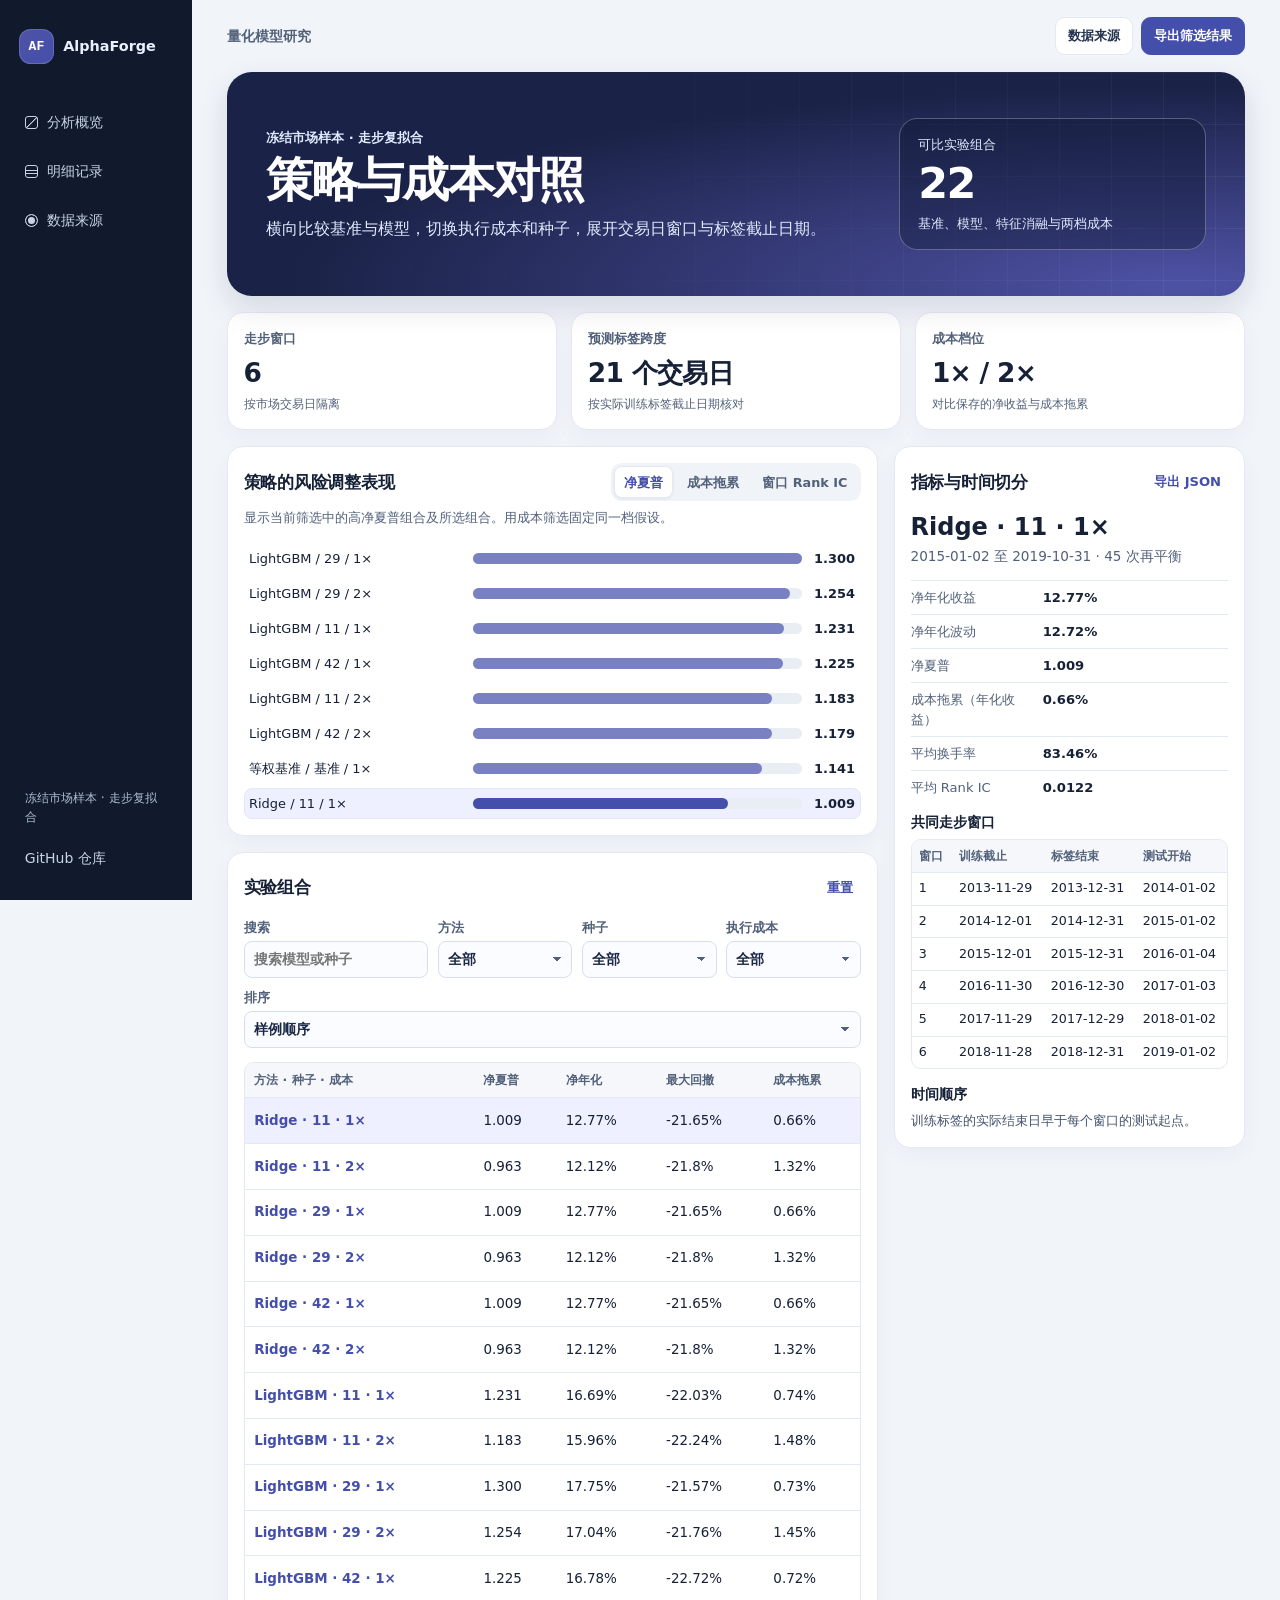
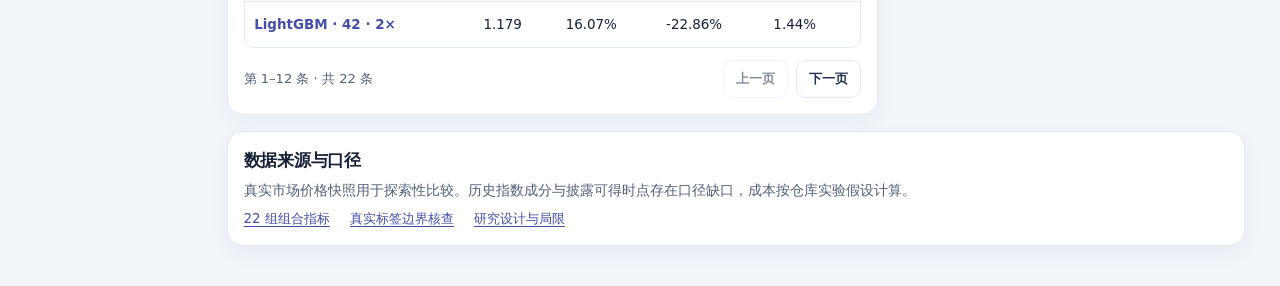
==== docs/workbench/index.html @ 82782676 "Add a model and execution-cost comparison workbench" ====
<!doctype html>
<html lang="zh-CN">
<head>
  <meta charset="utf-8">
  <meta name="viewport" content="width=device-width, initial-scale=1">
  <meta name="color-scheme" content="light">
  <title>工作台</title>
  <link rel="stylesheet" href="workbench.css">
  <script defer src="data.js"></script>
  <script defer src="workbench.js"></script>
</head>
<body>
  <a class="skip" href="#main">跳转至内容</a>
  <aside class="rail">
    <a class="brand" href="#main">
      <span class="brand-mark" aria-hidden="true" id="brand-mark"></span>
      <span id="brand"></span>
    </a>
    <nav aria-label="工作台导航">
      <a href="#overview"><span class="nav-icon overview-icon" aria-hidden="true"></span>分析概览</a>
      <a href="#records"><span class="nav-icon records-icon" aria-hidden="true"></span>明细记录</a>
      <a href="#sources"><span class="nav-icon sources-icon" aria-hidden="true"></span>数据来源</a>
    </nav>
    <div class="rail-bottom">
      <span id="data-kind"></span>
      <a id="repository" href="#">GitHub 仓库</a>
    </div>
  </aside>

  <main id="main" tabindex="-1">
    <header class="toolbar">
      <span id="toolbar-label"></span>
      <div class="toolbar-actions">
        <a class="button" href="#sources">数据来源</a>
        <button class="button primary" id="export" type="button" disabled>导出筛选结果</button>
      </div>
    </header>

    <section class="hero" id="overview" aria-labelledby="title">
      <div>
        <p class="hero-kicker" id="hero-kicker"></p>
        <h1 id="title"></h1>
        <p class="hero-description" id="description"></p>
      </div>
      <div class="hero-stat">
        <span id="hero-stat-label"></span>
        <strong id="hero-stat-value"></strong>
        <small id="hero-stat-note"></small>
      </div>
    </section>

    <dl class="metrics" id="metrics" aria-label="样例概要"></dl>

    <noscript><p class="notice">请启用 JavaScript 以查看工作台。</p></noscript>
    <p class="notice" id="startup-error" role="alert" hidden>样例未能加载。请确认工作台文件在同一目录下。</p>

    <div class="workspace" id="workspace" hidden>
      <div class="workspace-main">
        <section class="panel chart-panel" aria-labelledby="chart-heading">
          <div class="panel-heading">
            <h2 id="chart-heading"></h2>
            <div class="views" id="views" role="group" aria-label="图表视图"></div>
          </div>
          <p class="panel-copy" id="chart-caption"></p>
          <div id="chart"></div>
        </section>

        <section class="panel" id="records" aria-labelledby="records-heading">
          <div class="panel-heading">
            <h2 id="records-heading"></h2>
            <button class="text-button" id="reset" type="button">重置</button>
          </div>
          <div id="filters" class="filters"></div>
          <div class="table-wrap" tabindex="0" role="region" aria-label="筛选记录">
            <table>
              <thead><tr id="columns"></tr></thead>
              <tbody id="rows"></tbody>
            </table>
          </div>
          <p id="empty" class="empty" hidden>没有符合条件的记录。调整筛选条件或重置后重试。</p>
          <footer class="pagination">
            <span id="count" role="status" aria-live="polite"></span>
            <div class="page-buttons">
              <button class="button" id="previous" type="button">上一页</button>
              <button class="button" id="next" type="button">下一页</button>
            </div>
          </footer>
        </section>
      </div>

      <section class="panel detail" id="detail" aria-labelledby="detail-heading" tabindex="-1">
        <div class="panel-heading">
          <h2 id="detail-heading"></h2>
          <button class="text-button" id="download-record" type="button" disabled>导出 JSON</button>
        </div>
        <div id="record-detail"></div>
      </section>
    </div>

    <footer class="panel source-panel" id="sources" aria-labelledby="sources-heading">
      <h2 id="sources-heading">数据来源与口径</h2>
      <p id="source-note"></p>
      <ul id="source-list"></ul>
    </footer>
  </main>
</body>
</html>
---- docs/workbench/workbench.css ----
:root {
  color-scheme: light;
  font: 16px/1.5 "Inter", "PingFang SC", "Microsoft YaHei", system-ui, sans-serif;
  color: #162137;
  background: #f1f4f9;
  --muted: #52617a;
  --line: #e3e9f2;
  --accent: #3155b4;
  --accent-soft: #edf2ff;
  --hero-base: #152343;
  --hero-glow: #355aa6;
  --shadow: 0 8px 22px #17274709;
}

*, *::before, *::after { box-sizing: border-box; }
body { margin: 0; }
[hidden] { display: none !important; }
h1, h2, h3, h4, p, dl, dd, ul { margin: 0; }
button, input, select { font: inherit; }
button, a { -webkit-tap-highlight-color: transparent; }
button { cursor: pointer; }
a { color: var(--accent); text-underline-offset: .2em; }
button:disabled { cursor: default; opacity: .55; }
:focus-visible { outline: 3px solid var(--accent); outline-offset: 3px; }
section, footer, main { scroll-margin-top: 1rem; }
.skip {
  position: fixed;
  z-index: 3;
  inset: .75rem auto auto 1rem;
  padding: .65rem 1rem;
  transform: translateY(-160%);
  border-radius: .5rem;
  background: white;
}
.skip:focus { transform: none; }

.rail {
  position: fixed;
  inset: 0 auto 0 0;
  display: flex;
  flex-direction: column;
  width: 12rem;
  padding: 1.75rem .9rem 1.25rem;
  background: #101a2c;
  color: #eaf0ff;
}
.rail a { color: inherit; text-decoration: none; }
.rail :focus-visible { outline-color: #d6e4ff; }
.brand {
  display: flex;
  align-items: center;
  gap: .6rem;
  min-height: 2.3rem;
  padding: 0 .3rem;
  font-size: .9rem;
  font-weight: 760;
  overflow-wrap: normal;
}
.brand-mark {
  display: grid;
  place-items: center;
  flex: 0 0 2.15rem;
  height: 2.15rem;
  border: 1px solid #ffffff25;
  border-radius: .72rem;
  background: linear-gradient(145deg, var(--hero-glow), var(--accent));
  color: white;
  font: 700 .82rem/1 ui-monospace, monospace;
}
.rail nav { display: grid; gap: .35rem; margin-top: 2.25rem; }
.rail nav a, .rail-bottom a {
  padding: .7rem .65rem;
  border-radius: .65rem;
  color: #c8d3e7;
  font-size: .875rem;
}
.rail nav a { display: flex; align-items: center; gap: .6rem; }
.rail nav a:hover, .rail-bottom a:hover { background: #263651; color: #fff; }
.nav-icon {
  flex: 0 0 13px;
  height: 13px;
  border: 1.5px solid currentColor;
  border-radius: 3px;
}
.overview-icon { background: linear-gradient(135deg, transparent 46%, currentColor 47% 54%, transparent 55%); }
.records-icon { background: linear-gradient(transparent 35%, currentColor 36% 46%, transparent 47% 65%, currentColor 66% 76%, transparent 77%); }
.sources-icon { border-radius: 50%; box-shadow: inset 0 0 0 2px #101a2c; background: currentColor; }
.rail-bottom { display: grid; margin-top: auto; }
.rail-bottom span { padding: .65rem; color: #aebdd6; font-size: .78rem; }

main { margin-left: 12rem; padding: 0 clamp(1rem, 2.7vw, 2.7rem) 2.5rem; }
.toolbar {
  display: flex;
  align-items: center;
  justify-content: space-between;
  gap: .65rem;
  min-height: 4.5rem;
  color: var(--muted);
  font-size: .875rem;
  font-weight: 700;
}
.toolbar-actions, .page-buttons { display: flex; flex-wrap: wrap; gap: .5rem; }
.button, .text-button {
  display: inline-flex;
  align-items: center;
  justify-content: center;
  min-height: 2.35rem;
  padding: .4rem .75rem;
  border: 1px solid var(--line);
  border-radius: .6rem;
  background: white;
  color: #24334e;
  font-size: .82rem;
  font-weight: 700;
  text-decoration: none;
}
.button:hover:not(:disabled) { border-color: var(--accent); color: var(--accent); }
.button.primary { border-color: var(--accent); color: white; background: var(--accent); }
.button.primary:hover:not(:disabled) { color: white; filter: brightness(.9); }
.text-button { border-color: transparent; color: var(--accent); background: transparent; padding-inline: .4rem; }
.text-button:hover:not(:disabled) { background: var(--accent-soft); }

.hero {
  position: relative;
  isolation: isolate;
  display: grid;
  grid-template-columns: minmax(0, 1.5fr) minmax(11rem, .76fr);
  align-items: center;
  gap: 1.7rem;
  min-height: 14rem;
  overflow: hidden;
  padding: clamp(1.4rem, 3.1vw, 3.05rem);
  border-radius: 1.55rem;
  background: radial-gradient(ellipse at 94% 95%, var(--hero-glow), transparent 66%), var(--hero-base);
  color: #fff;
  box-shadow: 0 12px 30px #15234322;
}
.hero::before {
  position: absolute;
  z-index: -1;
  inset: 0;
  background: repeating-linear-gradient(90deg, #ffffff0e 0 1px, transparent 1px 3.25rem),
    repeating-linear-gradient(#ffffff0e 0 1px, transparent 1px 3.25rem);
  mask-image: linear-gradient(95deg, transparent 32%, #000 100%);
  content: "";
}
.hero-kicker { color: #deebff; font-size: .82rem; font-weight: 700; }
.hero h1 { margin: .38rem 0 .65rem; font-size: clamp(1.9rem, 3.65vw, 3.25rem); line-height: 1.13; letter-spacing: -.035em; }
.hero-description { max-width: 38rem; color: #e1eaff; font-size: .98rem; }
.hero-stat {
  display: grid;
  gap: .32rem;
  padding: 1rem 1.15rem;
  border: 1px solid #ffffff46;
  border-radius: 1.15rem;
  background: #07132657;
}
.hero-stat span { font-size: .82rem; color: #e0eaff; }
.hero-stat strong { font-size: clamp(1.55rem, 3.35vw, 2.8rem); letter-spacing: -.04em; line-height: 1.15; overflow-wrap: anywhere; }
.hero-stat small { font-size: .82rem; color: #e0eaff; }
.metrics {
  display: grid;
  grid-template-columns: repeat(3, minmax(0, 1fr));
  gap: .85rem;
  margin: 1rem 0;
}
.metric, .panel {
  min-width: 0;
  padding: 1rem;
  border: 1px solid var(--line);
  border-radius: 1rem;
  background: white;
  box-shadow: var(--shadow);
}
.metric dt { color: var(--muted); font-size: .84rem; font-weight: 650; }
.metric dd { margin-top: .22rem; font-size: clamp(1rem, 2.3vw, 1.65rem); font-weight: 760; letter-spacing: -.025em; overflow-wrap: anywhere; }
.metric small { display: block; margin-top: .15rem; color: var(--muted); font-size: .78rem; font-weight: 400; letter-spacing: normal; }
.workspace { display: grid; grid-template-columns: minmax(0, 1.85fr) minmax(15rem, 1fr); align-items: start; gap: 1rem; }
.workspace-main { display: grid; min-width: 0; gap: 1rem; }
.panel-heading { display: flex; align-items: center; justify-content: space-between; flex-wrap: wrap; gap: .5rem; }
.panel h2 { font-size: 1.05rem; font-weight: 760; letter-spacing: -.015em; }
.panel-copy { margin: .45rem 0 .9rem; color: var(--muted); font-size: .84rem; }
.views { display: flex; flex-wrap: wrap; gap: .2rem; padding: .18rem; border-radius: .65rem; background: #f0f3f8; }
.views button {
  min-height: 2rem;
  padding: .27rem .58rem;
  border: 1px solid transparent;
  border-radius: .48rem;
  background: transparent;
  color: var(--muted);
  font-size: .8rem;
  font-weight: 650;
}
.views button[aria-pressed="true"] { border-color: var(--line); background: white; color: var(--accent); box-shadow: 0 1px 3px #15234310; }
.views button:hover { color: var(--accent); }
.chart-bars { display: grid; gap: .24rem; }
.bar-row {
  display: grid;
  grid-template-columns: minmax(4.4rem, .75fr) minmax(3rem, 1.15fr) auto;
  align-items: center;
  gap: .55rem;
  min-height: 1.95rem;
  width: 100%;
  padding: .12rem .28rem;
  border: 1px solid transparent;
  border-radius: .5rem;
  background: transparent;
  color: inherit;
  text-align: left;
  font-size: .81rem;
}
button.bar-row:hover, .bar-row[aria-pressed="true"] { border-color: var(--line); background: var(--accent-soft); }
.bar-label { overflow-wrap: anywhere; }
.bar-track { position: relative; height: .65rem; border-radius: 1rem; background: #e9edf4; }
.bar-segment { position: absolute; inset-block: 0; border-radius: 1rem; background: var(--accent); }
.bar-row[aria-pressed="false"] .bar-segment { opacity: .68; }
.bar-marker { position: absolute; z-index: 1; top: -.13rem; width: 1px; height: .9rem; background: #172747; }
.bar-value { min-width: 4.9ch; text-align: right; font-variant-numeric: tabular-nums; font-weight: 690; }
.chart-note, .graph-key { margin-top: .6rem; color: var(--muted); font-size: .8rem; }
.graph { display: block; width: 100%; height: auto; border: 1px solid var(--line); border-radius: .75rem; background: #f7f9fd; }

.filters { display: flex; align-items: end; flex-wrap: wrap; gap: .6rem; margin: .7rem 0 .85rem; }
.field { display: grid; flex: 1 1 7.85rem; min-width: 0; gap: .22rem; color: var(--muted); font-size: .8rem; font-weight: 650; }
.field.search { flex-basis: 11rem; }
.field input, .field select {
  min-width: 0;
  width: 100%;
  min-height: 2.35rem;
  padding: .4rem .58rem;
  border: 1px solid #d7dfed;
  border-radius: .5rem;
  color: #192844;
  background-color: #fbfcff;
  font-size: .86rem;
}
.field select {
  appearance: none;
  padding-right: 1.75rem;
  background-image: linear-gradient(45deg, transparent 50%, #52617a 50%), linear-gradient(135deg, #52617a 50%, transparent 50%);
  background-position: calc(100% - .88rem) 50%, calc(100% - .62rem) 50%;
  background-size: .26rem .26rem;
  background-repeat: no-repeat;
}
.table-wrap { max-width: 100%; overflow-x: auto; border: 1px solid var(--line); border-radius: .6rem; }
table { width: 100%; border-collapse: collapse; font-size: .84rem; text-align: left; }
th, td { padding: .5rem .6rem; border-bottom: 1px solid var(--line); }
thead th { color: var(--muted); background: #f5f7fb; font-size: .78rem; font-weight: 700; white-space: nowrap; }
tbody tr:last-child > * { border-bottom: 0; }
tbody tr[data-selected="true"] { background: var(--accent-soft); }
td { font-variant-numeric: tabular-nums; }
.records-cell { white-space: nowrap; }
.record-button { min-height: 1.8rem; padding: 0; border: 0; background: transparent; color: var(--accent); font-weight: 740; white-space: nowrap; }
.record-button:hover { text-decoration: underline; text-underline-offset: .2em; }
.pagination { display: flex; justify-content: space-between; align-items: center; flex-wrap: wrap; gap: .55rem; margin-top: .75rem; }
.pagination > span { color: var(--muted); font-size: .82rem; }
.empty, .notice { padding: .75rem; color: var(--muted); }
.detail { overflow-wrap: anywhere; }
.record-heading { margin: .68rem 0 .25rem; font-size: clamp(1.1rem, 2vw, 1.5rem); font-weight: 760; line-height: 1.25; }
.record-caption { margin-bottom: .85rem; color: var(--muted); font-size: .85rem; }
.fact-list { display: grid; gap: .42rem; margin: .75rem 0; }
.fact-list > div { display: grid; grid-template-columns: minmax(4.25rem, .8fr) minmax(0, 1.2fr); gap: .52rem; padding-top: .42rem; border-top: 1px solid var(--line); font-size: .82rem; }
.fact-list dt { color: var(--muted); }
.fact-list dd { font-weight: 670; font-variant-numeric: tabular-nums; }
.record-section { margin-top: .92rem; }
.record-section h4, .record-section summary { margin-bottom: .34rem; font-size: .9rem; font-weight: 700; }
.record-section summary { color: var(--accent); cursor: pointer; }
.record-section p, .record-section li { color: #45536e; font-size: .84rem; }
.record-section ul { display: grid; gap: .38rem; padding-left: 1.1rem; }
.record-section table { font-size: .79rem; }
.record-section th, .record-section td { padding: .4rem .45rem; }
.source-panel { margin-top: 1rem; }
.source-panel p { margin-top: .45rem; color: var(--muted); font-size: .85rem; }
.source-panel ul { display: flex; flex-wrap: wrap; gap: .45rem 1.25rem; padding: 0; margin-top: .55rem; list-style: none; font-size: .84rem; }

@media (min-width: 1700px) {
  main { max-width: 100rem; }
}
@media (max-width: 940px) {
  .workspace { grid-template-columns: minmax(0, 1fr); }
}
@media (max-width: 690px) {
  .rail { position: static; flex-direction: row; align-items: center; width: 100%; padding: .55rem .7rem; gap: .45rem; }
  .brand { min-width: 0; font-size: .83rem; }
  .brand-mark { flex-basis: 1.85rem; height: 1.85rem; }
  .rail nav { display: none; }
  .rail-bottom { margin: 0 0 0 auto; }
  .rail-bottom span { display: none; }
  .rail-bottom a { white-space: nowrap; padding-block: .42rem; font-size: .8rem; }
  main { margin-left: 0; padding-inline: .72rem; }
  .toolbar { min-height: 3.75rem; font-size: .81rem; }
  .toolbar-actions { flex: 0 0 auto; gap: .32rem; }
  .toolbar-actions .button { min-height: 2rem; padding-inline: .5rem; font-size: .76rem; }
  .hero { grid-template-columns: minmax(0, 1fr); gap: .9rem; border-radius: 1.05rem; }
  .hero-stat { padding: .75rem .9rem; border-radius: .75rem; }
  .metrics { gap: .4rem; }
  .metric, .panel { padding: .72rem; border-radius: .75rem; }
  .metric dt, .metric small { font-size: .73rem; }
  .fact-list > div { grid-template-columns: minmax(5rem, .65fr) minmax(0, 1.35fr); }
}
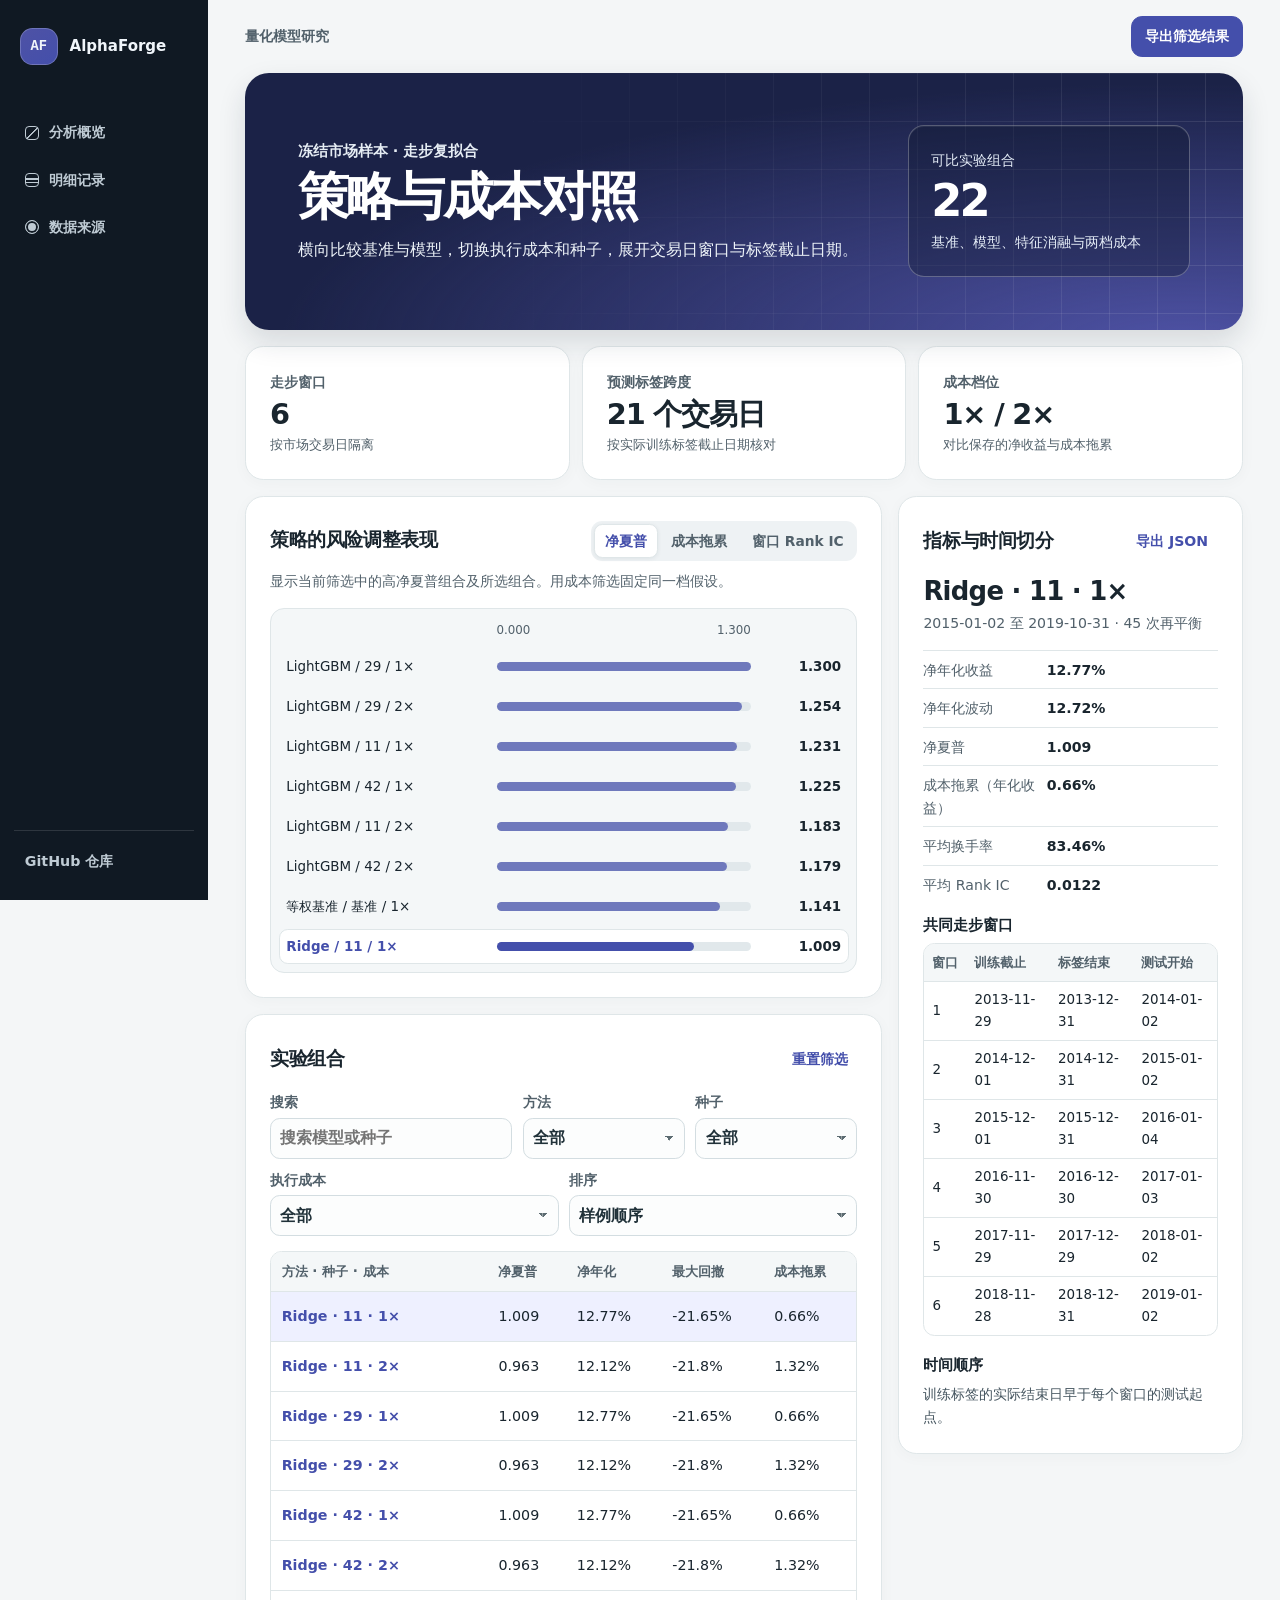
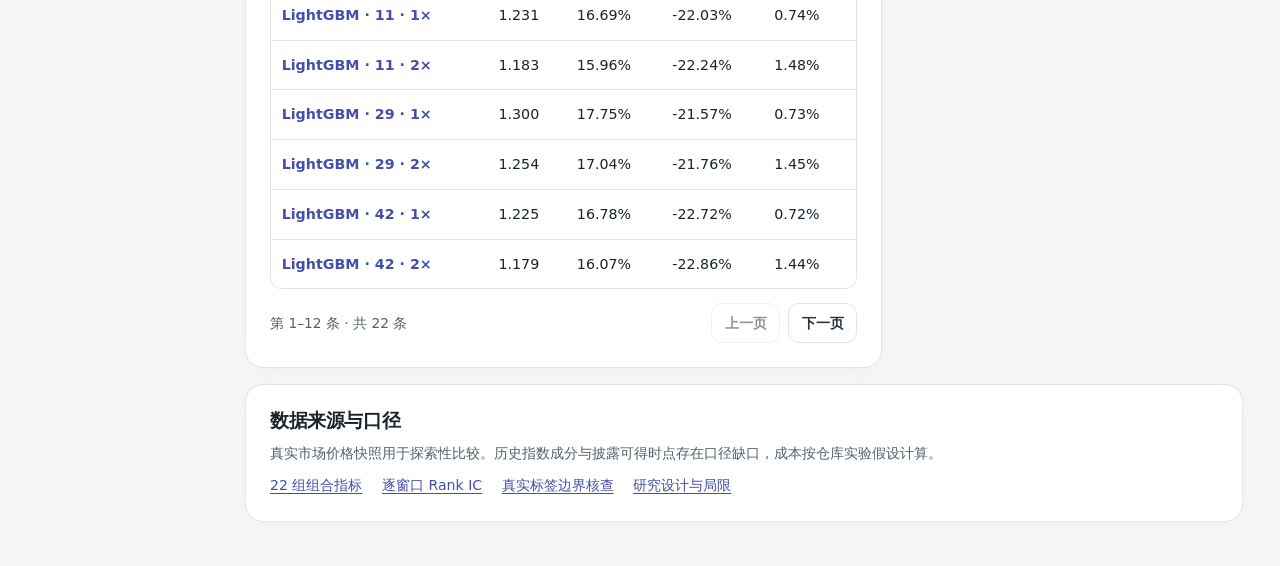
==== commit 347998bd: "Restore per-fold Rank IC and refine the research workbench" ====
--- a/docs/workbench/index.html
+++ b/docs/workbench/index.html
@@ -4,17 +4,18 @@
   <meta charset="utf-8">
   <meta name="viewport" content="width=device-width, initial-scale=1">
   <meta name="color-scheme" content="light">
-  <title>工作台</title>
+  <meta name="description" content="横向比较基准与模型，切换执行成本和种子，展开交易日窗口与标签截止日期。">
+  <title>AlphaForge · 策略与成本对照</title>
   <link rel="stylesheet" href="workbench.css">
   <script defer src="data.js"></script>
   <script defer src="workbench.js"></script>
 </head>
 <body>
-  <a class="skip" href="#main">跳转至内容</a>
+  <a class="skip" href="#main">跳至工作台</a>
   <aside class="rail">
     <a class="brand" href="#main">
       <span class="brand-mark" aria-hidden="true" id="brand-mark"></span>
-      <span id="brand"></span>
+      <span id="brand">数据工作台</span>
     </a>
     <nav aria-label="工作台导航">
       <a href="#overview"><span class="nav-icon overview-icon" aria-hidden="true"></span>分析概览</a>
@@ -22,37 +23,36 @@
       <a href="#sources"><span class="nav-icon sources-icon" aria-hidden="true"></span>数据来源</a>
     </nav>
     <div class="rail-bottom">
-      <span id="data-kind"></span>
-      <a id="repository" href="#">GitHub 仓库</a>
+      <!-- Portfolio return link -->
+      <a id="repository" href="https://github.com/dev-belly">GitHub 仓库</a>
     </div>
   </aside>
 
   <main id="main" tabindex="-1">
     <header class="toolbar">
-      <span id="toolbar-label"></span>
+      <p class="toolbar-label" id="toolbar-label">数据工作台</p>
       <div class="toolbar-actions">
-        <a class="button" href="#sources">数据来源</a>
+        <a class="button mobile-sources" href="#sources">数据来源</a>
         <button class="button primary" id="export" type="button" disabled>导出筛选结果</button>
       </div>
     </header>
 
     <section class="hero" id="overview" aria-labelledby="title">
-      <div>
+      <div class="hero-intro">
         <p class="hero-kicker" id="hero-kicker"></p>
-        <h1 id="title"></h1>
+        <h1 id="title">策略与成本对照</h1>
         <p class="hero-description" id="description"></p>
       </div>
-      <div class="hero-stat">
+      <div class="hero-stat" id="hero-stat" hidden>
         <span id="hero-stat-label"></span>
         <strong id="hero-stat-value"></strong>
         <small id="hero-stat-note"></small>
       </div>
     </section>
 
-    <dl class="metrics" id="metrics" aria-label="样例概要"></dl>
-
-    <noscript><p class="notice">请启用 JavaScript 以查看工作台。</p></noscript>
-    <p class="notice" id="startup-error" role="alert" hidden>样例未能加载。请确认工作台文件在同一目录下。</p>
+    <dl class="metrics" id="metrics" aria-label="样例概要" hidden></dl>
+    <noscript><p class="notice">请启用 JavaScript 以运行工作台。</p></noscript>
+    <p class="notice" id="startup-error" role="alert" hidden>样例未能加载。请确认工作台文件完整，再刷新页面。</p>
 
     <div class="workspace" id="workspace" hidden>
       <div class="workspace-main">
@@ -65,19 +65,19 @@
           <div id="chart"></div>
         </section>
 
-        <section class="panel" id="records" aria-labelledby="records-heading">
+        <section class="panel records-panel" id="records" aria-labelledby="records-heading">
           <div class="panel-heading">
             <h2 id="records-heading"></h2>
-            <button class="text-button" id="reset" type="button">重置</button>
+            <button class="text-button" id="reset" type="button">重置筛选</button>
           </div>
           <div id="filters" class="filters"></div>
-          <div class="table-wrap" tabindex="0" role="region" aria-label="筛选记录">
-            <table>
-              <thead><tr id="columns"></tr></thead>
-              <tbody id="rows"></tbody>
+          <div class="table-wrap records-table" id="records-table" tabindex="0" role="region" aria-label="筛选记录">
+            <table role="table">
+              <thead role="rowgroup"><tr id="columns" role="row"></tr></thead>
+              <tbody id="rows" role="rowgroup"></tbody>
             </table>
           </div>
-          <p id="empty" class="empty" hidden>没有符合条件的记录。调整筛选条件或重置后重试。</p>
+          <p id="empty" class="empty" hidden>没有匹配的记录。试试其他筛选条件。</p>
           <footer class="pagination">
             <span id="count" role="status" aria-live="polite"></span>
             <div class="page-buttons">
@@ -93,11 +93,12 @@
           <h2 id="detail-heading"></h2>
           <button class="text-button" id="download-record" type="button" disabled>导出 JSON</button>
         </div>
+        <button class="text-button return-records" id="return-records" type="button">返回选中记录</button>
         <div id="record-detail"></div>
       </section>
     </div>
 
-    <footer class="panel source-panel" id="sources" aria-labelledby="sources-heading">
+    <footer class="panel source-panel" id="sources" aria-labelledby="sources-heading" hidden>
       <h2 id="sources-heading">数据来源与口径</h2>
       <p id="source-note"></p>
       <ul id="source-list"></ul>
--- a/docs/workbench/workbench.css
+++ b/docs/workbench/workbench.css
@@ -1,35 +1,38 @@
 :root {
   color-scheme: light;
-  font: 16px/1.5 "Inter", "PingFang SC", "Microsoft YaHei", system-ui, sans-serif;
-  color: #162137;
-  background: #f1f4f9;
-  --muted: #52617a;
-  --line: #e3e9f2;
+  font: 16px/1.6 Inter, "PingFang SC", "Microsoft YaHei", system-ui, sans-serif;
+  color: #19252e;
+  background: #f4f6f7;
+  --muted: #52616b;
+  --line: #dfe6e8;
+  --surface: #fff;
+  --soft: #f4f7f8;
   --accent: #3155b4;
   --accent-soft: #edf2ff;
   --hero-base: #152343;
   --hero-glow: #355aa6;
-  --shadow: 0 8px 22px #17274709;
+  --rail-size: 13rem;
+  --radius: 1.15rem;
 }
 
 *, *::before, *::after { box-sizing: border-box; }
 body { margin: 0; }
 [hidden] { display: none !important; }
-h1, h2, h3, h4, p, dl, dd, ul { margin: 0; }
+h1, h2, h3, h4, p, dl, dd, ul, figure { margin: 0; }
 button, input, select { font: inherit; }
 button, a { -webkit-tap-highlight-color: transparent; }
 button { cursor: pointer; }
 a { color: var(--accent); text-underline-offset: .2em; }
-button:disabled { cursor: default; opacity: .55; }
-:focus-visible { outline: 3px solid var(--accent); outline-offset: 3px; }
-section, footer, main { scroll-margin-top: 1rem; }
+button:disabled { cursor: default; opacity: .52; }
+:focus-visible { outline: 2px solid var(--accent); outline-offset: 4px; }
+main, section, footer { scroll-margin-top: 1rem; }
 .skip {
   position: fixed;
-  z-index: 3;
-  inset: .75rem auto auto 1rem;
-  padding: .65rem 1rem;
+  z-index: 5;
+  inset: .7rem auto auto 1rem;
   transform: translateY(-160%);
   border-radius: .5rem;
+  padding: .65rem 1rem;
   background: white;
 }
 .skip:focus { transform: none; }
@@ -39,261 +42,345 @@
   inset: 0 auto 0 0;
   display: flex;
   flex-direction: column;
-  width: 12rem;
-  padding: 1.75rem .9rem 1.25rem;
-  background: #101a2c;
-  color: #eaf0ff;
+  width: var(--rail-size);
+  padding: 1.6rem .85rem 1rem;
+  background: #101923;
+  color: #f0f5fa;
 }
 .rail a { color: inherit; text-decoration: none; }
-.rail :focus-visible { outline-color: #d6e4ff; }
+.rail :focus-visible { outline-color: #d9f0f5; }
 .brand {
   display: flex;
   align-items: center;
-  gap: .6rem;
-  min-height: 2.3rem;
-  padding: 0 .3rem;
-  font-size: .9rem;
-  font-weight: 760;
-  overflow-wrap: normal;
+  gap: .75rem;
+  min-height: 2.6rem;
+  padding: 0 .4rem;
+  font-size: .94rem;
+  font-weight: 730;
+  line-height: 1.24;
 }
 .brand-mark {
   display: grid;
   place-items: center;
-  flex: 0 0 2.15rem;
-  height: 2.15rem;
-  border: 1px solid #ffffff25;
-  border-radius: .72rem;
+  flex: 0 0 2.35rem;
+  height: 2.35rem;
+  border: 1px solid #ffffff35;
+  border-radius: .78rem;
   background: linear-gradient(145deg, var(--hero-glow), var(--accent));
-  color: white;
-  font: 700 .82rem/1 ui-monospace, monospace;
-}
-.rail nav { display: grid; gap: .35rem; margin-top: 2.25rem; }
+  font: 740 .86rem/1 ui-monospace, Consolas, monospace;
+}
+.rail nav { display: grid; gap: .18rem; margin-top: 2.7rem; }
 .rail nav a, .rail-bottom a {
-  padding: .7rem .65rem;
-  border-radius: .65rem;
-  color: #c8d3e7;
-  font-size: .875rem;
-}
-.rail nav a { display: flex; align-items: center; gap: .6rem; }
-.rail nav a:hover, .rail-bottom a:hover { background: #263651; color: #fff; }
+  padding: .68rem .7rem;
+  border-radius: .55rem;
+  color: #bfcbd4;
+  font-size: .89rem;
+  font-weight: 620;
+}
+.rail nav a { display: flex; align-items: center; gap: .66rem; }
+.rail nav a:hover, .rail-bottom a:hover { background: #263442; color: #fff; }
 .nav-icon {
-  flex: 0 0 13px;
-  height: 13px;
+  flex: 0 0 14px;
+  height: 14px;
   border: 1.5px solid currentColor;
-  border-radius: 3px;
-}
-.overview-icon { background: linear-gradient(135deg, transparent 46%, currentColor 47% 54%, transparent 55%); }
-.records-icon { background: linear-gradient(transparent 35%, currentColor 36% 46%, transparent 47% 65%, currentColor 66% 76%, transparent 77%); }
-.sources-icon { border-radius: 50%; box-shadow: inset 0 0 0 2px #101a2c; background: currentColor; }
-.rail-bottom { display: grid; margin-top: auto; }
-.rail-bottom span { padding: .65rem; color: #aebdd6; font-size: .78rem; }
-
-main { margin-left: 12rem; padding: 0 clamp(1rem, 2.7vw, 2.7rem) 2.5rem; }
+  border-radius: 4px;
+}
+.overview-icon {
+  background: linear-gradient(135deg, transparent 46%, currentColor 47% 54%, transparent 55%);
+}
+.records-icon {
+  background: linear-gradient(transparent 35%, currentColor 36% 46%, transparent 47% 65%, currentColor 66% 76%, transparent 77%);
+}
+.sources-icon { border-radius: 50%; box-shadow: inset 0 0 0 2px #101923; background: currentColor; }
+.rail-bottom { display: grid; margin-top: auto; border-top: 1px solid #ffffff20; padding-top: .55rem; }
+
+main { max-width: 111rem; margin-left: var(--rail-size); padding: 0 clamp(1rem, 2.9vw, 3.1rem) 2.75rem; }
 .toolbar {
   display: flex;
   align-items: center;
   justify-content: space-between;
-  gap: .65rem;
-  min-height: 4.5rem;
-  color: var(--muted);
-  font-size: .875rem;
-  font-weight: 700;
-}
-.toolbar-actions, .page-buttons { display: flex; flex-wrap: wrap; gap: .5rem; }
+  gap: .7rem;
+  min-height: 4.55rem;
+}
+.toolbar-label { font-size: .9rem; font-weight: 690; color: var(--muted); }
+.toolbar-actions, .page-buttons { display: flex; flex-wrap: wrap; gap: .46rem; }
 .button, .text-button {
   display: inline-flex;
   align-items: center;
   justify-content: center;
-  min-height: 2.35rem;
-  padding: .4rem .75rem;
+  min-height: 2.55rem;
+  padding: .43rem .8rem;
   border: 1px solid var(--line);
-  border-radius: .6rem;
-  background: white;
-  color: #24334e;
-  font-size: .82rem;
-  font-weight: 700;
+  border-radius: .68rem;
+  background: var(--surface);
+  color: #233339;
+  font-size: .88rem;
+  font-weight: 690;
   text-decoration: none;
 }
-.button:hover:not(:disabled) { border-color: var(--accent); color: var(--accent); }
-.button.primary { border-color: var(--accent); color: white; background: var(--accent); }
-.button.primary:hover:not(:disabled) { color: white; filter: brightness(.9); }
-.text-button { border-color: transparent; color: var(--accent); background: transparent; padding-inline: .4rem; }
-.text-button:hover:not(:disabled) { background: var(--accent-soft); }
+.primary { border-color: var(--accent); color: white; background: var(--accent); }
+.button:hover:not(:disabled), .text-button:hover:not(:disabled) { border-color: var(--accent); }
+.primary:hover:not(:disabled) { filter: brightness(.9); }
+.text-button { border-color: transparent; color: var(--accent); background: transparent; padding-inline: .55rem; }
+.mobile-sources, .return-records { display: none; }
 
 .hero {
   position: relative;
   isolation: isolate;
   display: grid;
-  grid-template-columns: minmax(0, 1.5fr) minmax(11rem, .76fr);
-  align-items: center;
-  gap: 1.7rem;
+  grid-template-columns: minmax(0, 1.6fr) minmax(10rem, .8fr);
+  gap: clamp(1rem, 3.5vw, 3rem);
+  align-items: center;
   min-height: 14rem;
+  padding: clamp(1.6rem, 4.1vw, 3.55rem);
   overflow: hidden;
-  padding: clamp(1.4rem, 3.1vw, 3.05rem);
-  border-radius: 1.55rem;
-  background: radial-gradient(ellipse at 94% 95%, var(--hero-glow), transparent 66%), var(--hero-base);
-  color: #fff;
-  box-shadow: 0 12px 30px #15234322;
+  border-radius: 1.5rem;
+  background: radial-gradient(ellipse at 94% 105%, var(--hero-glow), transparent 68%), var(--hero-base);
+  color: white;
+  box-shadow: 0 12px 28px #19273422;
 }
 .hero::before {
   position: absolute;
   z-index: -1;
   inset: 0;
-  background: repeating-linear-gradient(90deg, #ffffff0e 0 1px, transparent 1px 3.25rem),
-    repeating-linear-gradient(#ffffff0e 0 1px, transparent 1px 3.25rem);
-  mask-image: linear-gradient(95deg, transparent 32%, #000 100%);
+  background: repeating-linear-gradient(90deg, #ffffff19 0 1px, transparent 1px 3rem),
+    repeating-linear-gradient(#ffffff19 0 1px, transparent 1px 3rem);
+  mask-image: linear-gradient(95deg, transparent 25%, #000 93%);
   content: "";
 }
-.hero-kicker { color: #deebff; font-size: .82rem; font-weight: 700; }
-.hero h1 { margin: .38rem 0 .65rem; font-size: clamp(1.9rem, 3.65vw, 3.25rem); line-height: 1.13; letter-spacing: -.035em; }
-.hero-description { max-width: 38rem; color: #e1eaff; font-size: .98rem; }
+.hero-kicker { color: #e6edf4; font-size: .91rem; font-weight: 650; }
+.hero h1 { margin: .38rem 0 .72rem; font-size: clamp(2rem, 4vw, 3.62rem); line-height: 1.13; letter-spacing: -.05em; }
+.hero-description { max-width: 38rem; color: #edf3f8; line-height: 1.68; }
 .hero-stat {
   display: grid;
-  gap: .32rem;
-  padding: 1rem 1.15rem;
-  border: 1px solid #ffffff46;
-  border-radius: 1.15rem;
-  background: #07132657;
-}
-.hero-stat span { font-size: .82rem; color: #e0eaff; }
-.hero-stat strong { font-size: clamp(1.55rem, 3.35vw, 2.8rem); letter-spacing: -.04em; line-height: 1.15; overflow-wrap: anywhere; }
-.hero-stat small { font-size: .82rem; color: #e0eaff; }
+  gap: .27rem;
+  padding: clamp(.9rem, 2.2vw, 1.4rem);
+  border: 1px solid #ffffff45;
+  border-radius: 1rem;
+  background: #0c172756;
+  box-shadow: inset 0 1px 0 #ffffff12;
+}
+.hero-stat span, .hero-stat small { color: #e5edf7; font-size: .9rem; }
+.hero-stat strong {
+  font-size: clamp(1.62rem, 3.5vw, 3.35rem);
+  font-variant-numeric: tabular-nums;
+  letter-spacing: -.062em;
+  line-height: 1.13;
+  overflow-wrap: anywhere;
+}
 .metrics {
   display: grid;
   grid-template-columns: repeat(3, minmax(0, 1fr));
-  gap: .85rem;
+  gap: .76rem;
   margin: 1rem 0;
 }
-.metric, .panel {
+.panel, .metric {
   min-width: 0;
-  padding: 1rem;
+  padding: clamp(1rem, 1.95vw, 1.5rem);
   border: 1px solid var(--line);
-  border-radius: 1rem;
-  background: white;
-  box-shadow: var(--shadow);
-}
-.metric dt { color: var(--muted); font-size: .84rem; font-weight: 650; }
-.metric dd { margin-top: .22rem; font-size: clamp(1rem, 2.3vw, 1.65rem); font-weight: 760; letter-spacing: -.025em; overflow-wrap: anywhere; }
-.metric small { display: block; margin-top: .15rem; color: var(--muted); font-size: .78rem; font-weight: 400; letter-spacing: normal; }
-.workspace { display: grid; grid-template-columns: minmax(0, 1.85fr) minmax(15rem, 1fr); align-items: start; gap: 1rem; }
+  border-radius: var(--radius);
+  background: var(--surface);
+  box-shadow: 0 3px 15px #25344108;
+}
+.metric dt { color: var(--muted); font-size: .88rem; font-weight: 640; }
+.metric dd { margin-top: .25rem; font-size: clamp(1.08rem, 2.4vw, 1.8rem); line-height: 1.19; font-weight: 750; letter-spacing: -.04em; overflow-wrap: anywhere; }
+.metric small { display: block; margin-top: .29rem; color: var(--muted); font-size: .8rem; line-height: 1.46; font-weight: 400; letter-spacing: normal; }
+.workspace { display: grid; grid-template-columns: minmax(0, 1.85fr) minmax(16rem, 1fr); align-items: start; gap: 1rem; }
 .workspace-main { display: grid; min-width: 0; gap: 1rem; }
-.panel-heading { display: flex; align-items: center; justify-content: space-between; flex-wrap: wrap; gap: .5rem; }
-.panel h2 { font-size: 1.05rem; font-weight: 760; letter-spacing: -.015em; }
-.panel-copy { margin: .45rem 0 .9rem; color: var(--muted); font-size: .84rem; }
-.views { display: flex; flex-wrap: wrap; gap: .2rem; padding: .18rem; border-radius: .65rem; background: #f0f3f8; }
+.panel-heading { display: flex; align-items: center; justify-content: space-between; flex-wrap: wrap; gap: .58rem; }
+.panel h2 { font-size: 1.16rem; font-weight: 750; line-height: 1.34; letter-spacing: -.022em; }
+.panel-copy { margin: .55rem 0 .95rem; color: var(--muted); font-size: .89rem; }
+.views { display: flex; flex-wrap: wrap; gap: .18rem; padding: .18rem; border-radius: .7rem; background: #eef2f4; }
 .views button {
-  min-height: 2rem;
-  padding: .27rem .58rem;
+  min-height: 2.13rem;
+  padding: .23rem .62rem;
   border: 1px solid transparent;
-  border-radius: .48rem;
+  border-radius: .52rem;
   background: transparent;
   color: var(--muted);
-  font-size: .8rem;
+  font-size: .86rem;
   font-weight: 650;
 }
-.views button[aria-pressed="true"] { border-color: var(--line); background: white; color: var(--accent); box-shadow: 0 1px 3px #15234310; }
+.views button[aria-pressed="true"] { border-color: var(--line); background: white; color: var(--accent); box-shadow: 0 1px 4px #14273212; }
 .views button:hover { color: var(--accent); }
-.chart-bars { display: grid; gap: .24rem; }
-.bar-row {
-  display: grid;
-  grid-template-columns: minmax(4.4rem, .75fr) minmax(3rem, 1.15fr) auto;
-  align-items: center;
-  gap: .55rem;
-  min-height: 1.95rem;
+.chart-bars {
+  display: grid;
+  gap: .28rem;
+  padding: .47rem;
+  border: 1px solid var(--line);
+  border-radius: .88rem;
+  background: var(--soft);
+}
+.chart-columns { grid-template-columns: minmax(5rem, .88fr) minmax(2.25rem, 1.12fr) minmax(5rem, auto); column-gap: .65rem; }
+.bar-row, .chart-scale {
+  display: grid;
+  align-items: center;
+  min-height: 2.22rem;
   width: 100%;
-  padding: .12rem .28rem;
+  padding: .24rem .42rem;
   border: 1px solid transparent;
-  border-radius: .5rem;
+  border-radius: .55rem;
   background: transparent;
   color: inherit;
   text-align: left;
-  font-size: .81rem;
-}
-button.bar-row:hover, .bar-row[aria-pressed="true"] { border-color: var(--line); background: var(--accent-soft); }
+  font-size: .84rem;
+}
+button.bar-row:hover, .bar-row[aria-pressed="true"] { border-color: var(--line); background: var(--surface); }
+.bar-row[aria-pressed="true"] .bar-label { color: var(--accent); font-weight: 740; }
 .bar-label { overflow-wrap: anywhere; }
-.bar-track { position: relative; height: .65rem; border-radius: 1rem; background: #e9edf4; }
+.bar-track { position: relative; height: .58rem; border-radius: 1rem; background: #e1e8eb; }
 .bar-segment { position: absolute; inset-block: 0; border-radius: 1rem; background: var(--accent); }
-.bar-row[aria-pressed="false"] .bar-segment { opacity: .68; }
-.bar-marker { position: absolute; z-index: 1; top: -.13rem; width: 1px; height: .9rem; background: #172747; }
-.bar-value { min-width: 4.9ch; text-align: right; font-variant-numeric: tabular-nums; font-weight: 690; }
-.chart-note, .graph-key { margin-top: .6rem; color: var(--muted); font-size: .8rem; }
-.graph { display: block; width: 100%; height: auto; border: 1px solid var(--line); border-radius: .75rem; background: #f7f9fd; }
-
-.filters { display: flex; align-items: end; flex-wrap: wrap; gap: .6rem; margin: .7rem 0 .85rem; }
-.field { display: grid; flex: 1 1 7.85rem; min-width: 0; gap: .22rem; color: var(--muted); font-size: .8rem; font-weight: 650; }
-.field.search { flex-basis: 11rem; }
+.bar-row[aria-pressed="false"] .bar-segment { opacity: .72; }
+.bar-marker { position: absolute; z-index: 1; top: -.13rem; width: 1px; height: .84rem; background: #455560; }
+.bar-value { text-align: right; font-variant-numeric: tabular-nums; font-weight: 710; white-space: nowrap; }
+.chart-scale { min-height: 1.6rem; color: var(--muted); font-size: .74rem; }
+.axis-values { display: flex; justify-content: space-between; gap: .18rem; }
+.axis-values span { overflow-wrap: anywhere; }
+.chart-note, .graph-key { margin-top: .62rem; color: var(--muted); font-size: .84rem; }
+
+.graph-stage {
+  position: relative;
+  container-type: inline-size;
+  border: 1px solid var(--line);
+  border-radius: .92rem;
+  background: radial-gradient(circle at center, #cad7d9 1px, transparent 1.4px), #f5f8f8;
+  background-size: 18px 18px;
+}
+.graph-canvas { display: block; width: 100%; height: auto; }
+.graph-node {
+  position: absolute;
+  display: grid;
+  place-items: center;
+  width: clamp(1.7rem, 5.7cqw, 3.1rem);
+  aspect-ratio: 1;
+  transform: translate(-50%, -50%);
+  padding: 0;
+  border: 1px solid #7d9e94;
+  border-radius: 50%;
+  background: #e8f3ee;
+  color: #184b3d;
+  font-weight: 760;
+  box-shadow: 0 1px 4px #1b453425;
+}
+.graph-node[data-status="direct"] { border-color: #973b43; background: #a93542; color: white; }
+.graph-node[data-status="cascade"] { border-color: #ae7e43; background: #fbedd3; color: #633900; }
+.graph-node[aria-pressed="true"] { box-shadow: 0 0 0 3px white, 0 0 0 5px #264e45; }
+.graph-node:focus-visible { outline-offset: 5px; }
+.graph-readout {
+  display: grid;
+  grid-template-columns: repeat(auto-fit, minmax(7.3rem, 1fr));
+  gap: .58rem;
+  margin-top: .66rem;
+  padding: .75rem .85rem;
+  border-radius: .65rem;
+  background: var(--accent-soft);
+}
+.graph-readout dt { color: var(--muted); font-size: .78rem; }
+.graph-readout dd { font-size: .96rem; font-weight: 720; font-variant-numeric: tabular-nums; overflow-wrap: anywhere; }
+
+.filters { display: flex; align-items: end; flex-wrap: wrap; gap: .65rem; margin: .72rem 0 .92rem; }
+.field { display: grid; flex: 1 1 8rem; min-width: 0; gap: .27rem; color: var(--muted); font-size: .86rem; font-weight: 650; }
+.field.search { flex-basis: 13rem; }
 .field input, .field select {
   min-width: 0;
   width: 100%;
-  min-height: 2.35rem;
-  padding: .4rem .58rem;
-  border: 1px solid #d7dfed;
-  border-radius: .5rem;
-  color: #192844;
-  background-color: #fbfcff;
-  font-size: .86rem;
+  min-height: 2.56rem;
+  padding: .38rem .58rem;
+  border: 1px solid #d3dde1;
+  border-radius: .61rem;
+  color: #203139;
+  background-color: #fcfdfd;
+  font-size: 1rem;
 }
 .field select {
   appearance: none;
-  padding-right: 1.75rem;
-  background-image: linear-gradient(45deg, transparent 50%, #52617a 50%), linear-gradient(135deg, #52617a 50%, transparent 50%);
-  background-position: calc(100% - .88rem) 50%, calc(100% - .62rem) 50%;
-  background-size: .26rem .26rem;
+  padding-right: 1.7rem;
+  background-image: linear-gradient(45deg, transparent 50%, #5c6b71 50%), linear-gradient(135deg, #5c6b71 50%, transparent 50%);
+  background-position: calc(100% - .91rem) 50%, calc(100% - .62rem) 50%;
+  background-size: .29rem .29rem;
   background-repeat: no-repeat;
 }
-.table-wrap { max-width: 100%; overflow-x: auto; border: 1px solid var(--line); border-radius: .6rem; }
-table { width: 100%; border-collapse: collapse; font-size: .84rem; text-align: left; }
-th, td { padding: .5rem .6rem; border-bottom: 1px solid var(--line); }
-thead th { color: var(--muted); background: #f5f7fb; font-size: .78rem; font-weight: 700; white-space: nowrap; }
+.table-wrap { max-width: 100%; overflow-x: auto; border: 1px solid var(--line); border-radius: .72rem; }
+table { width: 100%; border-collapse: collapse; font-size: .89rem; text-align: left; }
+th, td { padding: .55rem .66rem; border-bottom: 1px solid var(--line); }
+thead th { color: var(--muted); background: var(--soft); font-size: .84rem; font-weight: 680; white-space: nowrap; }
 tbody tr:last-child > * { border-bottom: 0; }
 tbody tr[data-selected="true"] { background: var(--accent-soft); }
 td { font-variant-numeric: tabular-nums; }
 .records-cell { white-space: nowrap; }
-.record-button { min-height: 1.8rem; padding: 0; border: 0; background: transparent; color: var(--accent); font-weight: 740; white-space: nowrap; }
+.record-button {
+  min-height: 1.95rem;
+  padding: .1rem 0;
+  border: 0;
+  background: transparent;
+  color: var(--accent);
+  font-weight: 730;
+  text-align: left;
+  white-space: nowrap;
+}
 .record-button:hover { text-decoration: underline; text-underline-offset: .2em; }
-.pagination { display: flex; justify-content: space-between; align-items: center; flex-wrap: wrap; gap: .55rem; margin-top: .75rem; }
-.pagination > span { color: var(--muted); font-size: .82rem; }
-.empty, .notice { padding: .75rem; color: var(--muted); }
+.record-button:focus-visible { outline-offset: 2px; }
+.pagination { display: flex; justify-content: space-between; align-items: center; flex-wrap: wrap; gap: .65rem; margin-top: .82rem; }
+.pagination > span { color: var(--muted); font-size: .86rem; }
+.empty, .notice { padding: .85rem; color: var(--muted); }
+.notice { margin-top: 1rem; border: 1px solid var(--line); border-radius: .7rem; background: white; }
 .detail { overflow-wrap: anywhere; }
-.record-heading { margin: .68rem 0 .25rem; font-size: clamp(1.1rem, 2vw, 1.5rem); font-weight: 760; line-height: 1.25; }
-.record-caption { margin-bottom: .85rem; color: var(--muted); font-size: .85rem; }
-.fact-list { display: grid; gap: .42rem; margin: .75rem 0; }
-.fact-list > div { display: grid; grid-template-columns: minmax(4.25rem, .8fr) minmax(0, 1.2fr); gap: .52rem; padding-top: .42rem; border-top: 1px solid var(--line); font-size: .82rem; }
+.record-heading { margin: .85rem 0 .25rem; font-size: clamp(1.17rem, 2.1vw, 1.62rem); font-weight: 740; line-height: 1.26; letter-spacing: -.028em; }
+.record-caption { margin-bottom: .95rem; color: var(--muted); font-size: .88rem; }
+.fact-list { display: grid; gap: .45rem; margin: .8rem 0; }
+.fact-list > div { display: grid; grid-template-columns: minmax(4.5rem, .8fr) minmax(0, 1.2fr); gap: .58rem; padding-top: .49rem; border-top: 1px solid var(--line); font-size: .88rem; }
 .fact-list dt { color: var(--muted); }
-.fact-list dd { font-weight: 670; font-variant-numeric: tabular-nums; }
-.record-section { margin-top: .92rem; }
-.record-section h4, .record-section summary { margin-bottom: .34rem; font-size: .9rem; font-weight: 700; }
+.fact-list dd { font-weight: 675; font-variant-numeric: tabular-nums; }
+.record-section { margin-top: 1.05rem; }
+.record-section h4, .record-section summary { margin-bottom: .38rem; font-size: .94rem; font-weight: 720; }
 .record-section summary { color: var(--accent); cursor: pointer; }
-.record-section p, .record-section li { color: #45536e; font-size: .84rem; }
-.record-section ul { display: grid; gap: .38rem; padding-left: 1.1rem; }
-.record-section table { font-size: .79rem; }
-.record-section th, .record-section td { padding: .4rem .45rem; }
+.record-section p, .record-section li { color: #465660; font-size: .9rem; }
+.record-section ul { display: grid; gap: .41rem; padding-left: 1.1rem; }
+.record-section table { font-size: .84rem; }
+.record-section th, .record-section td { padding: .47rem .5rem; }
 .source-panel { margin-top: 1rem; }
-.source-panel p { margin-top: .45rem; color: var(--muted); font-size: .85rem; }
-.source-panel ul { display: flex; flex-wrap: wrap; gap: .45rem 1.25rem; padding: 0; margin-top: .55rem; list-style: none; font-size: .84rem; }
-
-@media (min-width: 1700px) {
-  main { max-width: 100rem; }
-}
-@media (max-width: 940px) {
+.source-panel p { margin-top: .49rem; color: var(--muted); font-size: .89rem; }
+.source-panel ul { display: flex; flex-wrap: wrap; gap: .43rem 1.22rem; list-style: none; padding: 0; margin-top: .6rem; font-size: .88rem; }
+
+@media (max-width: 970px) {
   .workspace { grid-template-columns: minmax(0, 1fr); }
-}
-@media (max-width: 690px) {
-  .rail { position: static; flex-direction: row; align-items: center; width: 100%; padding: .55rem .7rem; gap: .45rem; }
-  .brand { min-width: 0; font-size: .83rem; }
-  .brand-mark { flex-basis: 1.85rem; height: 1.85rem; }
+  .return-records { display: inline-flex; margin-top: .35rem; }
+}
+@media (max-width: 730px) {
+  .rail { position: static; flex-direction: row; justify-content: space-between; align-items: center; width: 100%; padding: .65rem .78rem; gap: .55rem; }
+  .brand { min-width: 0; font-size: .88rem; overflow-wrap: anywhere; }
+  .brand-mark { flex-basis: 1.95rem; height: 1.95rem; }
   .rail nav { display: none; }
-  .rail-bottom { margin: 0 0 0 auto; }
-  .rail-bottom span { display: none; }
-  .rail-bottom a { white-space: nowrap; padding-block: .42rem; font-size: .8rem; }
-  main { margin-left: 0; padding-inline: .72rem; }
-  .toolbar { min-height: 3.75rem; font-size: .81rem; }
-  .toolbar-actions { flex: 0 0 auto; gap: .32rem; }
-  .toolbar-actions .button { min-height: 2rem; padding-inline: .5rem; font-size: .76rem; }
-  .hero { grid-template-columns: minmax(0, 1fr); gap: .9rem; border-radius: 1.05rem; }
-  .hero-stat { padding: .75rem .9rem; border-radius: .75rem; }
-  .metrics { gap: .4rem; }
-  .metric, .panel { padding: .72rem; border-radius: .75rem; }
-  .metric dt, .metric small { font-size: .73rem; }
-  .fact-list > div { grid-template-columns: minmax(5rem, .65fr) minmax(0, 1.35fr); }
-}
+  .rail-bottom { display: flex; flex-wrap: wrap; justify-content: flex-end; padding: 0; margin: 0; border: 0; }
+  .rail-bottom a { padding: .28rem .48rem; white-space: nowrap; font-size: .83rem; }
+  main { margin-left: 0; padding-inline: .8rem; }
+  .toolbar { min-height: 4.15rem; }
+  .toolbar-label, .toolbar-actions .button { font-size: .84rem; }
+  .toolbar-actions .button { min-height: 2.35rem; padding-inline: .52rem; }
+  .mobile-sources { display: inline-flex; }
+  .hero { grid-template-columns: minmax(0, 1fr); gap: 1.03rem; border-radius: 1.1rem; }
+  .hero-stat { padding: .86rem 1rem; }
+}
+@media (max-width: 570px) {
+  .metrics { grid-template-columns: repeat(2, minmax(0, 1fr)); gap: .55rem; }
+  .metric:first-child:last-child, .metric:last-child:nth-child(odd) { grid-column: 1 / -1; }
+  .panel, .metric { padding: .87rem; }
+  .panel h2 { font-size: 1.08rem; }
+  .chart-columns { grid-template-columns: minmax(4.55rem, 1fr) minmax(1.75rem, .88fr) auto; column-gap: .32rem; }
+  .bar-value { white-space: normal; }
+  .bar-row { padding-inline: .28rem; }
+  .chart-scale { font-size: .7rem; }
+  .field.search { flex-basis: 100%; }
+  .records-table table, .records-table tbody { display: block; }
+  .records-table thead { position: absolute; width: 1px; height: 1px; overflow: hidden; clip-path: inset(50%); }
+  .records-table tbody tr { display: grid; grid-template-columns: repeat(2, minmax(0, 1fr)); border-bottom: 1px solid var(--line); padding: .55rem .68rem; }
+  .records-table tbody tr:last-child { border-bottom: 0; }
+  .records-cell { display: block; border: 0; padding: .25rem .23rem; white-space: normal; overflow-wrap: anywhere; }
+  th.records-cell { grid-column: 1 / -1; }
+  td.records-cell::before { display: block; color: var(--muted); font-size: .78rem; content: attr(data-label); }
+  .record-button { white-space: normal; }
+}
+@media (forced-colors: active) {
+  .bar-segment { background: Highlight; forced-color-adjust: none; }
+  .graph-node[aria-pressed="true"], .bar-row[aria-pressed="true"] { outline: 2px solid Highlight; }
+}
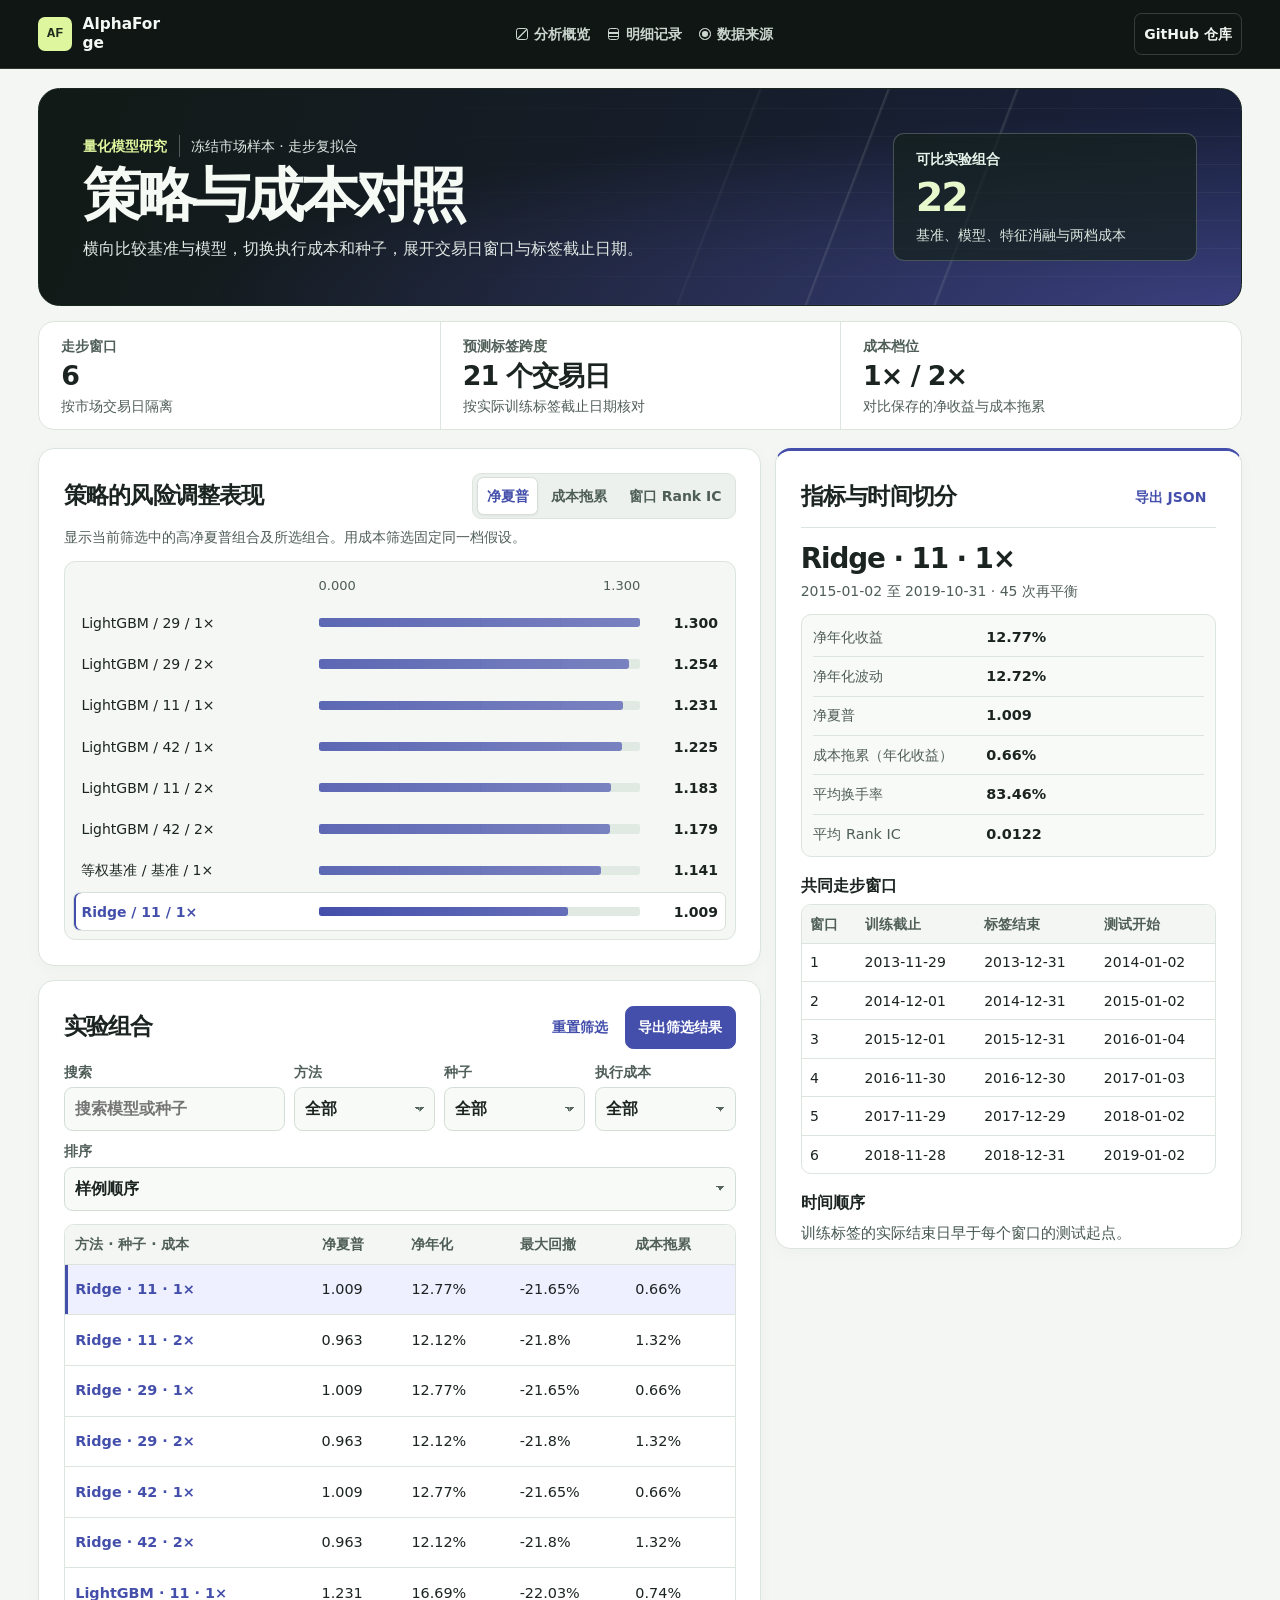
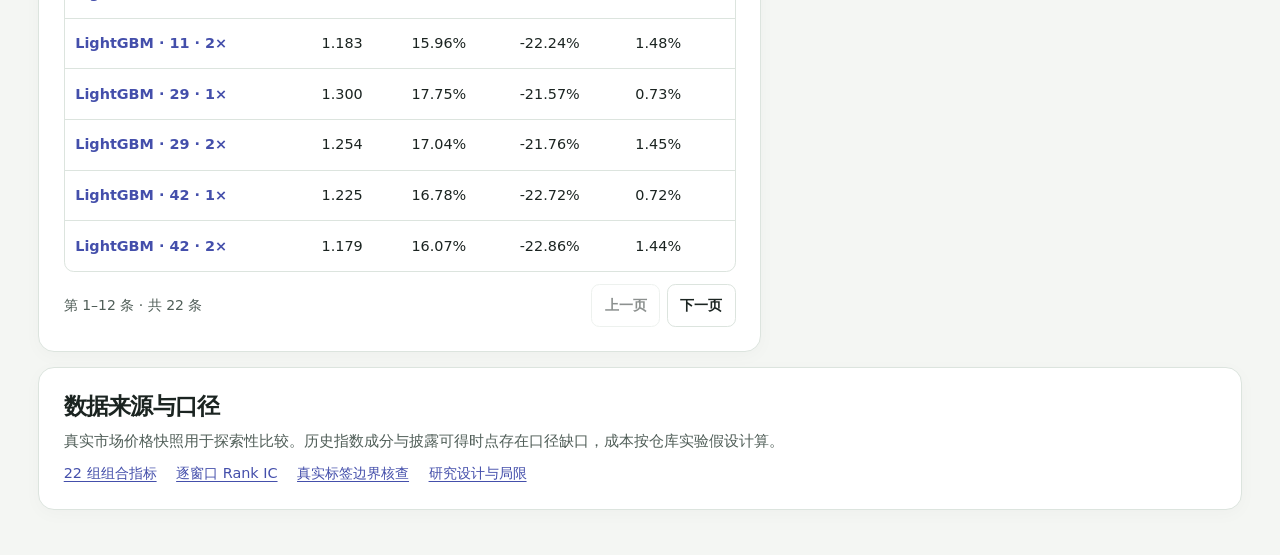
==== commit 6fc79132: "Refine the analytical workbench interface" ====
--- a/docs/workbench/index.html
+++ b/docs/workbench/index.html
@@ -12,34 +12,31 @@
 </head>
 <body>
   <a class="skip" href="#main">跳至工作台</a>
-  <aside class="rail">
-    <a class="brand" href="#main">
-      <span class="brand-mark" aria-hidden="true" id="brand-mark"></span>
-      <span id="brand">数据工作台</span>
-    </a>
-    <nav aria-label="工作台导航">
-      <a href="#overview"><span class="nav-icon overview-icon" aria-hidden="true"></span>分析概览</a>
-      <a href="#records"><span class="nav-icon records-icon" aria-hidden="true"></span>明细记录</a>
-      <a href="#sources"><span class="nav-icon sources-icon" aria-hidden="true"></span>数据来源</a>
-    </nav>
-    <div class="rail-bottom">
-      <!-- Portfolio return link -->
-      <a id="repository" href="https://github.com/dev-belly">GitHub 仓库</a>
+  <header class="rail">
+    <div class="rail-inner">
+      <a class="brand" href="#main">
+        <span class="brand-mark" aria-hidden="true" id="brand-mark"></span>
+        <span id="brand">数据工作台</span>
+      </a>
+      <nav aria-label="工作台导航">
+        <a href="#overview"><span class="nav-icon overview-icon" aria-hidden="true"></span>分析概览</a>
+        <a href="#records"><span class="nav-icon records-icon" aria-hidden="true"></span>明细记录</a>
+        <a href="#sources"><span class="nav-icon sources-icon" aria-hidden="true"></span>数据来源</a>
+      </nav>
+      <div class="rail-bottom">
+        <!-- Portfolio return link -->
+        <a id="repository" href="https://github.com/dev-belly">GitHub 仓库</a>
+      </div>
     </div>
-  </aside>
+  </header>
 
   <main id="main" tabindex="-1">
-    <header class="toolbar">
-      <p class="toolbar-label" id="toolbar-label">数据工作台</p>
-      <div class="toolbar-actions">
-        <a class="button mobile-sources" href="#sources">数据来源</a>
-        <button class="button primary" id="export" type="button" disabled>导出筛选结果</button>
-      </div>
-    </header>
-
     <section class="hero" id="overview" aria-labelledby="title">
       <div class="hero-intro">
-        <p class="hero-kicker" id="hero-kicker"></p>
+        <div class="hero-context">
+          <p id="toolbar-label">数据工作台</p>
+          <p id="hero-kicker"></p>
+        </div>
         <h1 id="title">策略与成本对照</h1>
         <p class="hero-description" id="description"></p>
       </div>
@@ -68,7 +65,10 @@
         <section class="panel records-panel" id="records" aria-labelledby="records-heading">
           <div class="panel-heading">
             <h2 id="records-heading"></h2>
-            <button class="text-button" id="reset" type="button">重置筛选</button>
+            <div class="panel-actions">
+              <button class="text-button" id="reset" type="button">重置筛选</button>
+              <button class="button primary" id="export" type="button" disabled>导出筛选结果</button>
+            </div>
           </div>
           <div id="filters" class="filters"></div>
           <div class="table-wrap records-table" id="records-table" tabindex="0" role="region" aria-label="筛选记录">
--- a/docs/workbench/workbench.css
+++ b/docs/workbench/workbench.css
@@ -1,316 +1,354 @@
 :root {
   color-scheme: light;
-  font: 16px/1.6 Inter, "PingFang SC", "Microsoft YaHei", system-ui, sans-serif;
-  color: #19252e;
-  background: #f4f6f7;
-  --muted: #52616b;
-  --line: #dfe6e8;
+  font: 16px/1.58 -apple-system, BlinkMacSystemFont, "Inter", "PingFang SC", "Microsoft YaHei", system-ui, sans-serif;
+  color: #1b2421;
+  background: #f4f6f3;
+  --ink: #1b2421;
+  --muted: #505e58;
+  --line: #dce4de;
   --surface: #fff;
-  --soft: #f4f7f8;
+  --soft: #f3f6f3;
+  --dark: #101614;
+  --signal: #def69e;
   --accent: #3155b4;
   --accent-soft: #edf2ff;
   --hero-base: #152343;
   --hero-glow: #355aa6;
-  --rail-size: 13rem;
-  --radius: 1.15rem;
-}
-
+  --radius: 1rem;
+  --frame: min(100% - clamp(1.6rem, 6vw, 7.2rem), 87rem);
+  --header: 4.25rem;
+}
 *, *::before, *::after { box-sizing: border-box; }
-body { margin: 0; }
+body, h1, h2, h3, h4, p, dl, dd, ul, figure { margin: 0; }
 [hidden] { display: none !important; }
-h1, h2, h3, h4, p, dl, dd, ul, figure { margin: 0; }
 button, input, select { font: inherit; }
 button, a { -webkit-tap-highlight-color: transparent; }
 button { cursor: pointer; }
-a { color: var(--accent); text-underline-offset: .2em; }
-button:disabled { cursor: default; opacity: .52; }
+button:disabled { cursor: default; opacity: .5; }
+a { color: var(--accent); text-underline-offset: .21em; }
 :focus-visible { outline: 2px solid var(--accent); outline-offset: 4px; }
-main, section, footer { scroll-margin-top: 1rem; }
+main, section, footer { scroll-margin-top: calc(var(--header) + .9rem); }
 .skip {
   position: fixed;
+  z-index: 8;
+  inset: .7rem auto auto 1rem;
+  translate: 0 -160%;
+  border-radius: .48rem;
+  padding: .6rem .86rem;
+  background: var(--signal);
+  color: var(--dark);
+}
+.skip:focus { translate: none; }
+
+.rail {
+  position: sticky;
+  top: 0;
   z-index: 5;
-  inset: .7rem auto auto 1rem;
-  transform: translateY(-160%);
-  border-radius: .5rem;
-  padding: .65rem 1rem;
-  background: white;
-}
-.skip:focus { transform: none; }
-
-.rail {
-  position: fixed;
-  inset: 0 auto 0 0;
-  display: flex;
-  flex-direction: column;
-  width: var(--rail-size);
-  padding: 1.6rem .85rem 1rem;
-  background: #101923;
-  color: #f0f5fa;
+  border-bottom: 1px solid #e2f0e025;
+  color: #f5f9f5;
+  background: #101614;
+}
+.rail-inner {
+  display: grid;
+  grid-template-columns: minmax(0, 1fr) auto minmax(0, 1fr);
+  align-items: center;
+  gap: .65rem 1.2rem;
+  width: var(--frame);
+  min-height: var(--header);
+  margin-inline: auto;
 }
 .rail a { color: inherit; text-decoration: none; }
-.rail :focus-visible { outline-color: #d9f0f5; }
+.rail :focus-visible { outline-color: var(--signal); }
 .brand {
   display: flex;
+  justify-self: start;
   align-items: center;
-  gap: .75rem;
-  min-height: 2.6rem;
-  padding: 0 .4rem;
-  font-size: .94rem;
+  gap: .66rem;
+  min-width: 0;
+  min-height: 2.7rem;
+  padding-block: .25rem;
+  font-size: .96rem;
   font-weight: 730;
-  line-height: 1.24;
+  line-height: 1.25;
+  overflow-wrap: anywhere;
 }
 .brand-mark {
   display: grid;
   place-items: center;
-  flex: 0 0 2.35rem;
-  height: 2.35rem;
-  border: 1px solid #ffffff35;
-  border-radius: .78rem;
-  background: linear-gradient(145deg, var(--hero-glow), var(--accent));
-  font: 740 .86rem/1 ui-monospace, Consolas, monospace;
-}
-.rail nav { display: grid; gap: .18rem; margin-top: 2.7rem; }
+  flex: 0 0 2.1rem;
+  height: 2.1rem;
+  border-radius: .43rem;
+  background: var(--signal);
+  color: #1e2d1d;
+  font: 750 .85rem/1 ui-monospace, Consolas, monospace;
+}
+.rail nav, .rail-bottom { display: flex; align-items: center; flex-wrap: wrap; gap: .12rem .45rem; }
+.rail-bottom { justify-content: flex-end; }
 .rail nav a, .rail-bottom a {
-  padding: .68rem .7rem;
-  border-radius: .55rem;
-  color: #bfcbd4;
-  font-size: .89rem;
-  font-weight: 620;
-}
-.rail nav a { display: flex; align-items: center; gap: .66rem; }
-.rail nav a:hover, .rail-bottom a:hover { background: #263442; color: #fff; }
-.nav-icon {
-  flex: 0 0 14px;
-  height: 14px;
-  border: 1.5px solid currentColor;
-  border-radius: 4px;
-}
-.overview-icon {
-  background: linear-gradient(135deg, transparent 46%, currentColor 47% 54%, transparent 55%);
-}
-.records-icon {
-  background: linear-gradient(transparent 35%, currentColor 36% 46%, transparent 47% 65%, currentColor 66% 76%, transparent 77%);
-}
-.sources-icon { border-radius: 50%; box-shadow: inset 0 0 0 2px #101923; background: currentColor; }
-.rail-bottom { display: grid; margin-top: auto; border-top: 1px solid #ffffff20; padding-top: .55rem; }
-
-main { max-width: 111rem; margin-left: var(--rail-size); padding: 0 clamp(1rem, 2.9vw, 3.1rem) 2.75rem; }
-.toolbar {
-  display: flex;
+  display: inline-flex;
   align-items: center;
-  justify-content: space-between;
-  gap: .7rem;
-  min-height: 4.55rem;
-}
-.toolbar-label { font-size: .9rem; font-weight: 690; color: var(--muted); }
-.toolbar-actions, .page-buttons { display: flex; flex-wrap: wrap; gap: .46rem; }
+  gap: .42rem;
+  min-height: 2.65rem;
+  padding: .36rem .55rem;
+  border: 1px solid transparent;
+  border-radius: .47rem;
+  color: #cbd6ce;
+  white-space: nowrap;
+  font-size: .875rem;
+  font-weight: 640;
+}
+.rail-bottom a:last-child { border-color: #c9ddcd33; color: #f2f6f2; }
+.rail nav a:hover, .rail-bottom a:hover { color: var(--signal); background: #ffffff0b; }
+.nav-icon { flex: 0 0 .72rem; height: .72rem; border: 1.35px solid currentColor; border-radius: .16rem; }
+.overview-icon { background: linear-gradient(135deg, transparent 44%, currentColor 48% 54%, transparent 57%); }
+.records-icon { background: linear-gradient(transparent 30%, currentColor 34% 45%, transparent 49% 66%, currentColor 70% 79%, transparent 83%); }
+.sources-icon { border-radius: 50%; box-shadow: inset 0 0 0 2px var(--dark); background: currentColor; }
+
+main { width: var(--frame); margin: 1.2rem auto 0; padding-bottom: 2.8rem; }
+.hero {
+  position: relative;
+  isolation: isolate;
+  display: grid;
+  grid-template-columns: minmax(0, 1fr) minmax(12rem, .4fr);
+  align-items: end;
+  gap: .9rem clamp(1rem, 4vw, 4.2rem);
+  overflow: hidden;
+  padding: clamp(1.25rem, 3.5vw, 2.75rem);
+  border: 1px solid #18251f;
+  border-radius: calc(var(--radius) + .35rem);
+  background:
+    radial-gradient(ellipse at 100% 100%, color-mix(in srgb, var(--hero-glow) 62%, transparent), transparent 62%),
+    linear-gradient(110deg, #121a17 3%, var(--hero-base) 126%);
+  color: #f6faf5;
+}
+.hero::before {
+  position: absolute;
+  inset: 0;
+  z-index: -1;
+  background:
+    linear-gradient(111deg, transparent 56%, #eef9e516 56.1%, transparent 56.36%),
+    linear-gradient(111deg, transparent 66%, #eef9e52b 66.1%, transparent 66.32%),
+    linear-gradient(111deg, transparent 76%, #eef9e521 76.12%, transparent 76.35%),
+    repeating-linear-gradient(0deg, #f2faff0b 0 1px, transparent 1px 28px);
+  mask-image: linear-gradient(90deg, transparent 22%, #000 80%);
+  content: "";
+}
+.hero-context { display: flex; flex-wrap: wrap; align-items: center; gap: .25rem .7rem; color: #dbe7e1; font-size: .875rem; }
+.hero-context p:first-child { color: var(--signal); font-weight: 740; }
+.hero-context p + p { padding-left: .7rem; border-left: 1px solid #d4e3da53; }
+.hero h1 { margin: .4rem 0 .51rem; font-size: clamp(2rem, 4.55vw, 4.25rem); line-height: 1.1; letter-spacing: -.063em; font-weight: 760; overflow-wrap: anywhere; }
+.hero-description { max-width: 40rem; color: #e1e9e5; line-height: 1.61; font-size: 1rem; }
+.hero-stat {
+  display: grid;
+  gap: .27rem;
+  min-width: 0;
+  padding: .88rem clamp(.85rem, 2.2vw, 1.35rem);
+  border: 1px solid #e5f2ec3b;
+  border-radius: .7rem;
+  background: #14211baf;
+}
+.hero-stat span { color: #e7f4eb; font-size: .875rem; font-weight: 640; }
+.hero-stat small { color: #d9e6de; font-size: .875rem; }
+.hero-stat strong {
+  color: #e8f8cd;
+  font-size: clamp(1.42rem, 3.1vw, 3.16rem);
+  font-weight: 750;
+  line-height: 1.14;
+  letter-spacing: -.052em;
+  font-variant-numeric: tabular-nums;
+  overflow-wrap: anywhere;
+}
+
+.metrics {
+  display: grid;
+  grid-template-columns: repeat(3, minmax(0, 1fr));
+  margin: .88rem 0 1.12rem;
+  border: 1px solid var(--line);
+  border-radius: var(--radius);
+  background: var(--surface);
+}
+.metric { min-width: 0; padding: .82rem clamp(.8rem, 2vw, 1.37rem); }
+.metric + .metric { border-left: 1px solid var(--line); }
+.metric dt { color: var(--muted); font-size: .875rem; font-weight: 650; }
+.metric dd { margin-top: .17rem; font-size: clamp(1.12rem, 2.25vw, 1.68rem); line-height: 1.23; font-weight: 750; letter-spacing: -.037em; font-variant-numeric: tabular-nums; overflow-wrap: anywhere; }
+.metric small { display: block; margin-top: .2rem; color: var(--muted); font-size: .875rem; line-height: 1.43; font-weight: 420; letter-spacing: normal; }
+
+.workspace { display: grid; grid-template-columns: minmax(0, 1.55fr) minmax(19rem, 1fr); align-items: start; gap: .9rem; }
+.workspace-main { display: grid; min-width: 0; gap: .9rem; }
+.panel {
+  min-width: 0;
+  padding: clamp(.9rem, 2.12vw, 1.52rem);
+  border: 1px solid var(--line);
+  border-radius: var(--radius);
+  background: var(--surface);
+  box-shadow: 0 4px 18px #152a1d07;
+}
+.panel-heading { display: flex; align-items: center; justify-content: space-between; flex-wrap: wrap; gap: .48rem .65rem; }
+.panel h2 { font-size: clamp(1.16rem, 2.05vw, 1.46rem); font-weight: 740; line-height: 1.27; letter-spacing: -.034em; }
+.panel-actions, .page-buttons { display: flex; flex-wrap: wrap; align-items: center; gap: .44rem; }
+.panel-copy { margin: .44rem 0 .79rem; color: var(--muted); font-size: .9rem; }
+
 .button, .text-button {
   display: inline-flex;
+  justify-content: center;
   align-items: center;
-  justify-content: center;
-  min-height: 2.55rem;
-  padding: .43rem .8rem;
+  min-height: 2.72rem;
+  padding: .41rem .77rem;
   border: 1px solid var(--line);
-  border-radius: .68rem;
+  border-radius: .52rem;
   background: var(--surface);
-  color: #233339;
-  font-size: .88rem;
-  font-weight: 690;
+  color: var(--ink);
+  font-size: .875rem;
+  font-weight: 680;
   text-decoration: none;
 }
 .primary { border-color: var(--accent); color: white; background: var(--accent); }
 .button:hover:not(:disabled), .text-button:hover:not(:disabled) { border-color: var(--accent); }
 .primary:hover:not(:disabled) { filter: brightness(.9); }
 .text-button { border-color: transparent; color: var(--accent); background: transparent; padding-inline: .55rem; }
-.mobile-sources, .return-records { display: none; }
-
-.hero {
-  position: relative;
-  isolation: isolate;
-  display: grid;
-  grid-template-columns: minmax(0, 1.6fr) minmax(10rem, .8fr);
-  gap: clamp(1rem, 3.5vw, 3rem);
+.return-records { display: none; }
+
+.views { display: flex; flex-wrap: wrap; gap: .14rem; padding: .2rem; border: 1px solid var(--line); border-radius: .57rem; background: #edf1ed; }
+.views button {
+  min-height: 2.34rem;
+  padding: .25rem .56rem;
+  border: 1px solid transparent;
+  border-radius: .41rem;
+  background: transparent;
+  color: #4e5e57;
+  font-size: .875rem;
+  font-weight: 680;
+}
+.views button[aria-pressed="true"] { border-color: #d5ded7; background: white; color: var(--accent); box-shadow: 0 1px 3px #14273210; }
+.views button:hover { color: var(--accent); }
+
+.chart-bars {
+  display: grid;
+  gap: .16rem;
+  padding: .53rem;
+  border: 1px solid var(--line);
+  border-radius: .7rem;
+  background: #f4f7f4;
+}
+.chart-columns { grid-template-columns: minmax(5rem, 1fr) minmax(2.3rem, 1.42fr) minmax(4.2rem, auto); column-gap: .66rem; }
+.bar-row, .chart-scale {
+  display: grid;
   align-items: center;
-  min-height: 14rem;
-  padding: clamp(1.6rem, 4.1vw, 3.55rem);
-  overflow: hidden;
-  border-radius: 1.5rem;
-  background: radial-gradient(ellipse at 94% 105%, var(--hero-glow), transparent 68%), var(--hero-base);
-  color: white;
-  box-shadow: 0 12px 28px #19273422;
-}
-.hero::before {
-  position: absolute;
-  z-index: -1;
-  inset: 0;
-  background: repeating-linear-gradient(90deg, #ffffff19 0 1px, transparent 1px 3rem),
-    repeating-linear-gradient(#ffffff19 0 1px, transparent 1px 3rem);
-  mask-image: linear-gradient(95deg, transparent 25%, #000 93%);
-  content: "";
-}
-.hero-kicker { color: #e6edf4; font-size: .91rem; font-weight: 650; }
-.hero h1 { margin: .38rem 0 .72rem; font-size: clamp(2rem, 4vw, 3.62rem); line-height: 1.13; letter-spacing: -.05em; }
-.hero-description { max-width: 38rem; color: #edf3f8; line-height: 1.68; }
-.hero-stat {
-  display: grid;
-  gap: .27rem;
-  padding: clamp(.9rem, 2.2vw, 1.4rem);
-  border: 1px solid #ffffff45;
-  border-radius: 1rem;
-  background: #0c172756;
-  box-shadow: inset 0 1px 0 #ffffff12;
-}
-.hero-stat span, .hero-stat small { color: #e5edf7; font-size: .9rem; }
-.hero-stat strong {
-  font-size: clamp(1.62rem, 3.5vw, 3.35rem);
-  font-variant-numeric: tabular-nums;
-  letter-spacing: -.062em;
-  line-height: 1.13;
-  overflow-wrap: anywhere;
-}
-.metrics {
-  display: grid;
-  grid-template-columns: repeat(3, minmax(0, 1fr));
-  gap: .76rem;
-  margin: 1rem 0;
-}
-.panel, .metric {
-  min-width: 0;
-  padding: clamp(1rem, 1.95vw, 1.5rem);
-  border: 1px solid var(--line);
-  border-radius: var(--radius);
-  background: var(--surface);
-  box-shadow: 0 3px 15px #25344108;
-}
-.metric dt { color: var(--muted); font-size: .88rem; font-weight: 640; }
-.metric dd { margin-top: .25rem; font-size: clamp(1.08rem, 2.4vw, 1.8rem); line-height: 1.19; font-weight: 750; letter-spacing: -.04em; overflow-wrap: anywhere; }
-.metric small { display: block; margin-top: .29rem; color: var(--muted); font-size: .8rem; line-height: 1.46; font-weight: 400; letter-spacing: normal; }
-.workspace { display: grid; grid-template-columns: minmax(0, 1.85fr) minmax(16rem, 1fr); align-items: start; gap: 1rem; }
-.workspace-main { display: grid; min-width: 0; gap: 1rem; }
-.panel-heading { display: flex; align-items: center; justify-content: space-between; flex-wrap: wrap; gap: .58rem; }
-.panel h2 { font-size: 1.16rem; font-weight: 750; line-height: 1.34; letter-spacing: -.022em; }
-.panel-copy { margin: .55rem 0 .95rem; color: var(--muted); font-size: .89rem; }
-.views { display: flex; flex-wrap: wrap; gap: .18rem; padding: .18rem; border-radius: .7rem; background: #eef2f4; }
-.views button {
-  min-height: 2.13rem;
-  padding: .23rem .62rem;
+  min-height: 2.42rem;
+  width: 100%;
+  padding: .24rem .45rem;
   border: 1px solid transparent;
-  border-radius: .52rem;
-  background: transparent;
-  color: var(--muted);
-  font-size: .86rem;
-  font-weight: 650;
-}
-.views button[aria-pressed="true"] { border-color: var(--line); background: white; color: var(--accent); box-shadow: 0 1px 4px #14273212; }
-.views button:hover { color: var(--accent); }
-.chart-bars {
-  display: grid;
-  gap: .28rem;
-  padding: .47rem;
-  border: 1px solid var(--line);
-  border-radius: .88rem;
-  background: var(--soft);
-}
-.chart-columns { grid-template-columns: minmax(5rem, .88fr) minmax(2.25rem, 1.12fr) minmax(5rem, auto); column-gap: .65rem; }
-.bar-row, .chart-scale {
-  display: grid;
-  align-items: center;
-  min-height: 2.22rem;
-  width: 100%;
-  padding: .24rem .42rem;
-  border: 1px solid transparent;
-  border-radius: .55rem;
+  border-radius: .42rem;
   background: transparent;
   color: inherit;
   text-align: left;
-  font-size: .84rem;
-}
-button.bar-row:hover, .bar-row[aria-pressed="true"] { border-color: var(--line); background: var(--surface); }
-.bar-row[aria-pressed="true"] .bar-label { color: var(--accent); font-weight: 740; }
+  font-size: .875rem;
+}
+button.bar-row:hover, .bar-row[aria-pressed="true"] { border-color: #d7e0d9; background: var(--surface); }
+.bar-row[aria-pressed="true"] { box-shadow: inset 2px 0 var(--accent); }
+.bar-row[aria-pressed="true"] .bar-label { color: var(--accent); font-weight: 745; }
 .bar-label { overflow-wrap: anywhere; }
-.bar-track { position: relative; height: .58rem; border-radius: 1rem; background: #e1e8eb; }
-.bar-segment { position: absolute; inset-block: 0; border-radius: 1rem; background: var(--accent); }
-.bar-row[aria-pressed="false"] .bar-segment { opacity: .72; }
-.bar-marker { position: absolute; z-index: 1; top: -.13rem; width: 1px; height: .84rem; background: #455560; }
+.bar-track {
+  position: relative;
+  height: .58rem;
+  border-radius: .15rem;
+  background:
+    repeating-linear-gradient(90deg, #bac9bf8a 0 1px, transparent 1px 25%),
+    #e1e9e3;
+}
+.bar-segment {
+  position: absolute;
+  inset-block: 0;
+  border-radius: .15rem;
+  background: linear-gradient(90deg, var(--accent), color-mix(in srgb, var(--accent) 72%, #bbbfdc));
+}
+.bar-segment[data-direction="negative"] { background: #925141; }
+.bar-row[aria-pressed="false"] .bar-segment { opacity: .84; }
+.bar-marker { position: absolute; z-index: 1; top: -.13rem; width: 1px; height: .84rem; background: #455650; }
 .bar-value { text-align: right; font-variant-numeric: tabular-nums; font-weight: 710; white-space: nowrap; }
-.chart-scale { min-height: 1.6rem; color: var(--muted); font-size: .74rem; }
-.axis-values { display: flex; justify-content: space-between; gap: .18rem; }
+.chart-scale { min-height: 1.5rem; color: var(--muted); font-size: .8125rem; }
+.axis-values { display: flex; justify-content: space-between; gap: .17rem; }
 .axis-values span { overflow-wrap: anywhere; }
-.chart-note, .graph-key { margin-top: .62rem; color: var(--muted); font-size: .84rem; }
+.chart-note, .graph-key { margin-top: .62rem; color: var(--muted); font-size: .875rem; }
 
 .graph-stage {
   position: relative;
   container-type: inline-size;
-  border: 1px solid var(--line);
-  border-radius: .92rem;
-  background: radial-gradient(circle at center, #cad7d9 1px, transparent 1.4px), #f5f8f8;
-  background-size: 18px 18px;
-}
-.graph-canvas { display: block; width: 100%; height: auto; }
+  overflow: hidden;
+  border: 1px solid #32483e;
+  border-radius: .74rem;
+  background:
+    radial-gradient(circle at 1px 1px, #a5c3b748 1px, transparent 1.2px),
+    radial-gradient(ellipse at 65% 0%, #214238, #152b22 56%, #131d19);
+  background-size: 17px 17px, auto;
+}
+.graph-canvas { display: block; width: 100%; height: auto; min-height: 11.25rem; aspect-ratio: 960 / 464; }
 .graph-node {
   position: absolute;
   display: grid;
   place-items: center;
-  width: clamp(1.7rem, 5.7cqw, 3.1rem);
+  width: clamp(1.9rem, 6.2cqw, 3rem);
   aspect-ratio: 1;
-  transform: translate(-50%, -50%);
+  translate: -50% -50%;
   padding: 0;
-  border: 1px solid #7d9e94;
+  border: 1px solid #a8c4b2;
   border-radius: 50%;
-  background: #e8f3ee;
-  color: #184b3d;
+  background: #e1f2e9;
+  color: #204c3b;
   font-weight: 760;
-  box-shadow: 0 1px 4px #1b453425;
-}
-.graph-node[data-status="direct"] { border-color: #973b43; background: #a93542; color: white; }
-.graph-node[data-status="cascade"] { border-color: #ae7e43; background: #fbedd3; color: #633900; }
-.graph-node[aria-pressed="true"] { box-shadow: 0 0 0 3px white, 0 0 0 5px #264e45; }
-.graph-node:focus-visible { outline-offset: 5px; }
+  box-shadow: 0 2px 7px #0a1a10ad;
+}
+.graph-node[data-status="direct"] { border-color: #f4a8aa; background: #a33443; color: white; }
+.graph-node[data-status="cascade"] { border-color: #f0c483; background: #f7e0b9; color: #653916; }
+.graph-node[aria-pressed="true"] { z-index: 2; box-shadow: 0 0 0 2px #21392e, 0 0 0 4px var(--signal); }
+.graph-node:focus-visible { z-index: 3; outline-color: var(--signal); outline-offset: 6px; }
 .graph-readout {
   display: grid;
-  grid-template-columns: repeat(auto-fit, minmax(7.3rem, 1fr));
-  gap: .58rem;
-  margin-top: .66rem;
-  padding: .75rem .85rem;
-  border-radius: .65rem;
+  grid-template-columns: repeat(auto-fit, minmax(min(100%, 7.5rem), 1fr));
+  gap: .54rem .8rem;
+  margin-top: .64rem;
+  padding: .74rem .8rem;
+  border: 1px solid color-mix(in srgb, var(--accent) 17%, transparent);
+  border-radius: .6rem;
   background: var(--accent-soft);
 }
-.graph-readout dt { color: var(--muted); font-size: .78rem; }
-.graph-readout dd { font-size: .96rem; font-weight: 720; font-variant-numeric: tabular-nums; overflow-wrap: anywhere; }
-
-.filters { display: flex; align-items: end; flex-wrap: wrap; gap: .65rem; margin: .72rem 0 .92rem; }
-.field { display: grid; flex: 1 1 8rem; min-width: 0; gap: .27rem; color: var(--muted); font-size: .86rem; font-weight: 650; }
+.graph-readout dt { color: var(--muted); font-size: .875rem; }
+.graph-readout dd { font-weight: 725; font-variant-numeric: tabular-nums; overflow-wrap: anywhere; }
+
+.filters { display: flex; align-items: end; flex-wrap: wrap; gap: .58rem; margin: .75rem 0 .85rem; }
+.field { display: grid; flex: 1 1 8rem; min-width: 0; gap: .25rem; color: var(--muted); font-size: .875rem; font-weight: 650; }
 .field.search { flex-basis: 13rem; }
 .field input, .field select {
   min-width: 0;
   width: 100%;
-  min-height: 2.56rem;
-  padding: .38rem .58rem;
-  border: 1px solid #d3dde1;
-  border-radius: .61rem;
-  color: #203139;
-  background-color: #fcfdfd;
+  min-height: 2.75rem;
+  padding: .4rem .62rem;
+  border: 1px solid #d2ded5;
+  border-radius: .53rem;
+  color: var(--ink);
+  background-color: #f8faf7;
   font-size: 1rem;
 }
 .field select {
   appearance: none;
-  padding-right: 1.7rem;
-  background-image: linear-gradient(45deg, transparent 50%, #5c6b71 50%), linear-gradient(135deg, #5c6b71 50%, transparent 50%);
-  background-position: calc(100% - .91rem) 50%, calc(100% - .62rem) 50%;
+  padding-right: 1.64rem;
+  background-image: linear-gradient(45deg, transparent 50%, #56655d 50%), linear-gradient(135deg, #56655d 50%, transparent 50%);
+  background-position: calc(100% - .9rem) 50%, calc(100% - .61rem) 50%;
   background-size: .29rem .29rem;
   background-repeat: no-repeat;
 }
-.table-wrap { max-width: 100%; overflow-x: auto; border: 1px solid var(--line); border-radius: .72rem; }
-table { width: 100%; border-collapse: collapse; font-size: .89rem; text-align: left; }
-th, td { padding: .55rem .66rem; border-bottom: 1px solid var(--line); }
-thead th { color: var(--muted); background: var(--soft); font-size: .84rem; font-weight: 680; white-space: nowrap; }
+.table-wrap { max-width: 100%; overflow-x: auto; border: 1px solid var(--line); border-radius: .61rem; }
+table { width: 100%; border-collapse: collapse; font-size: .9rem; text-align: left; }
+th, td { padding: .52rem .66rem; border-bottom: 1px solid var(--line); }
+thead th { color: var(--muted); background: var(--soft); font-size: .875rem; font-weight: 680; white-space: nowrap; }
 tbody tr:last-child > * { border-bottom: 0; }
 tbody tr[data-selected="true"] { background: var(--accent-soft); }
+tbody tr[data-selected="true"] th { box-shadow: inset 3px 0 var(--accent); }
 td { font-variant-numeric: tabular-nums; }
 .records-cell { white-space: nowrap; }
 .record-button {
-  min-height: 1.95rem;
-  padding: .1rem 0;
+  min-height: 2.06rem;
+  padding: .15rem 0;
   border: 0;
   background: transparent;
   color: var(--accent);
@@ -320,67 +358,87 @@
 }
 .record-button:hover { text-decoration: underline; text-underline-offset: .2em; }
 .record-button:focus-visible { outline-offset: 2px; }
-.pagination { display: flex; justify-content: space-between; align-items: center; flex-wrap: wrap; gap: .65rem; margin-top: .82rem; }
-.pagination > span { color: var(--muted); font-size: .86rem; }
-.empty, .notice { padding: .85rem; color: var(--muted); }
-.notice { margin-top: 1rem; border: 1px solid var(--line); border-radius: .7rem; background: white; }
-.detail { overflow-wrap: anywhere; }
-.record-heading { margin: .85rem 0 .25rem; font-size: clamp(1.17rem, 2.1vw, 1.62rem); font-weight: 740; line-height: 1.26; letter-spacing: -.028em; }
-.record-caption { margin-bottom: .95rem; color: var(--muted); font-size: .88rem; }
-.fact-list { display: grid; gap: .45rem; margin: .8rem 0; }
-.fact-list > div { display: grid; grid-template-columns: minmax(4.5rem, .8fr) minmax(0, 1.2fr); gap: .58rem; padding-top: .49rem; border-top: 1px solid var(--line); font-size: .88rem; }
+.pagination { display: flex; justify-content: space-between; align-items: center; flex-wrap: wrap; gap: .63rem; margin-top: .74rem; }
+.pagination > span { color: var(--muted); font-size: .875rem; }
+.empty, .notice { padding: .98rem; border: 1px solid var(--line); border-radius: .59rem; color: var(--muted); background: var(--soft); }
+.notice { margin-top: 1rem; }
+
+.detail {
+  position: sticky;
+  top: calc(var(--header) + .95rem);
+  max-height: calc(100vh - var(--header) - 1.9rem);
+  overflow: auto;
+  overflow-wrap: anywhere;
+  border-top: 3px solid var(--accent);
+  scrollbar-width: thin;
+  scrollbar-color: #b3c4ba transparent;
+}
+.detail .panel-heading { padding-bottom: .56rem; border-bottom: 1px solid var(--line); }
+.record-heading { margin: .83rem 0 .25rem; font-size: clamp(1.25rem, 2.3vw, 1.74rem); font-weight: 750; line-height: 1.23; letter-spacing: -.04em; }
+.record-caption { margin-bottom: .7rem; color: var(--muted); font-size: .875rem; }
+.fact-list {
+  display: grid;
+  gap: 0;
+  margin: .73rem 0;
+  padding: .19rem .73rem;
+  border: 1px solid var(--line);
+  border-radius: .63rem;
+  background: #f8faf8;
+}
+.fact-list > div { display: grid; grid-template-columns: minmax(4.5rem, .86fr) minmax(0, 1.14fr); gap: .55rem; padding-block: .49rem; font-size: .9rem; }
+.fact-list > div + div { border-top: 1px solid var(--line); }
 .fact-list dt { color: var(--muted); }
-.fact-list dd { font-weight: 675; font-variant-numeric: tabular-nums; }
-.record-section { margin-top: 1.05rem; }
-.record-section h4, .record-section summary { margin-bottom: .38rem; font-size: .94rem; font-weight: 720; }
-.record-section summary { color: var(--accent); cursor: pointer; }
-.record-section p, .record-section li { color: #465660; font-size: .9rem; }
-.record-section ul { display: grid; gap: .41rem; padding-left: 1.1rem; }
-.record-section table { font-size: .84rem; }
-.record-section th, .record-section td { padding: .47rem .5rem; }
-.source-panel { margin-top: 1rem; }
-.source-panel p { margin-top: .49rem; color: var(--muted); font-size: .89rem; }
-.source-panel ul { display: flex; flex-wrap: wrap; gap: .43rem 1.22rem; list-style: none; padding: 0; margin-top: .6rem; font-size: .88rem; }
+.fact-list dd { font-weight: 685; font-variant-numeric: tabular-nums; }
+.record-section { margin-top: 1rem; }
+.record-section h4, .record-section summary { margin-bottom: .35rem; font-size: 1rem; font-weight: 725; }
+.record-section summary { padding-block: .32rem; color: var(--accent); cursor: pointer; }
+.record-section p, .record-section li { color: #465850; font-size: .91rem; }
+.record-section ul { display: grid; gap: .35rem; padding-left: 1.03rem; }
+.record-section table { font-size: .875rem; }
+.record-section th, .record-section td { padding: .48rem .52rem; }
+.source-panel { margin-top: .92rem; }
+.source-panel p { margin-top: .46rem; color: var(--muted); font-size: .91rem; }
+.source-panel ul { display: flex; flex-wrap: wrap; gap: .42rem 1.22rem; list-style: none; padding: 0; margin-top: .6rem; font-size: .9rem; }
 
 @media (max-width: 970px) {
   .workspace { grid-template-columns: minmax(0, 1fr); }
-  .return-records { display: inline-flex; margin-top: .35rem; }
-}
-@media (max-width: 730px) {
-  .rail { position: static; flex-direction: row; justify-content: space-between; align-items: center; width: 100%; padding: .65rem .78rem; gap: .55rem; }
-  .brand { min-width: 0; font-size: .88rem; overflow-wrap: anywhere; }
-  .brand-mark { flex-basis: 1.95rem; height: 1.95rem; }
-  .rail nav { display: none; }
-  .rail-bottom { display: flex; flex-wrap: wrap; justify-content: flex-end; padding: 0; margin: 0; border: 0; }
-  .rail-bottom a { padding: .28rem .48rem; white-space: nowrap; font-size: .83rem; }
-  main { margin-left: 0; padding-inline: .8rem; }
-  .toolbar { min-height: 4.15rem; }
-  .toolbar-label, .toolbar-actions .button { font-size: .84rem; }
-  .toolbar-actions .button { min-height: 2.35rem; padding-inline: .52rem; }
-  .mobile-sources { display: inline-flex; }
-  .hero { grid-template-columns: minmax(0, 1fr); gap: 1.03rem; border-radius: 1.1rem; }
-  .hero-stat { padding: .86rem 1rem; }
+  .detail { position: static; max-height: none; overflow: visible; }
+  .return-records { display: inline-flex; margin-top: .34rem; }
+}
+@media (max-width: 750px) {
+  :root { --header: 0px; }
+  .rail { position: relative; }
+  .rail-inner { display: flex; flex-wrap: wrap; gap: .16rem .48rem; justify-content: space-between; padding-block: .49rem; }
+  .rail nav { order: 2; flex: 1 1 100%; }
+  .rail nav a, .rail-bottom a { min-height: 2.58rem; padding-inline: .4rem; }
+  .rail-bottom { order: 1; }
+  .brand { flex: 1 1 auto; }
+  .hero { gap: .78rem; grid-template-columns: minmax(0, 1fr); }
+  .hero-stat { align-self: start; }
+  .hero-context p + p { padding-left: 0; border-left: 0; }
 }
 @media (max-width: 570px) {
-  .metrics { grid-template-columns: repeat(2, minmax(0, 1fr)); gap: .55rem; }
-  .metric:first-child:last-child, .metric:last-child:nth-child(odd) { grid-column: 1 / -1; }
-  .panel, .metric { padding: .87rem; }
-  .panel h2 { font-size: 1.08rem; }
-  .chart-columns { grid-template-columns: minmax(4.55rem, 1fr) minmax(1.75rem, .88fr) auto; column-gap: .32rem; }
-  .bar-value { white-space: normal; }
-  .bar-row { padding-inline: .28rem; }
-  .chart-scale { font-size: .7rem; }
+  main { margin-top: .78rem; }
+  .metrics { grid-template-columns: repeat(2, minmax(0, 1fr)); margin-block: .67rem .85rem; }
+  .metric:last-child:nth-child(odd) { grid-column: 1 / -1; border-top: 1px solid var(--line); border-left: 0; }
+  .metric:first-child:last-child { border-top: 0; }
+  .chart-columns { grid-template-columns: minmax(3.7rem, 1fr) minmax(1.3rem, .9fr) minmax(2.8rem, auto); column-gap: .31rem; }
+  .bar-value { white-space: normal; overflow-wrap: anywhere; }
+  .bar-row { padding-inline: .29rem; }
+  .views button { min-height: 2.7rem; }
   .field.search { flex-basis: 100%; }
   .records-table table, .records-table tbody { display: block; }
   .records-table thead { position: absolute; width: 1px; height: 1px; overflow: hidden; clip-path: inset(50%); }
-  .records-table tbody tr { display: grid; grid-template-columns: repeat(2, minmax(0, 1fr)); border-bottom: 1px solid var(--line); padding: .55rem .68rem; }
+  .records-table tbody tr { display: grid; grid-template-columns: repeat(2, minmax(0, 1fr)); border-bottom: 1px solid var(--line); padding: .45rem .65rem; }
   .records-table tbody tr:last-child { border-bottom: 0; }
-  .records-cell { display: block; border: 0; padding: .25rem .23rem; white-space: normal; overflow-wrap: anywhere; }
+  .records-table tbody tr[data-selected="true"] { box-shadow: inset 3px 0 var(--accent); }
+  .records-table tbody tr[data-selected="true"] th { box-shadow: none; }
+  .records-cell { display: block; border: 0; padding: .2rem .15rem; white-space: normal; overflow-wrap: anywhere; }
   th.records-cell { grid-column: 1 / -1; }
-  td.records-cell::before { display: block; color: var(--muted); font-size: .78rem; content: attr(data-label); }
-  .record-button { white-space: normal; }
+  td.records-cell::before { display: block; color: var(--muted); font-size: .875rem; content: attr(data-label); }
+  .record-button { min-height: 2.5rem; white-space: normal; }
 }
 @media (forced-colors: active) {
-  .bar-segment { background: Highlight; forced-color-adjust: none; }
+  .bar-segment, .bar-segment[data-direction="negative"] { background: Highlight; forced-color-adjust: none; }
   .graph-node[aria-pressed="true"], .bar-row[aria-pressed="true"] { outline: 2px solid Highlight; }
 }
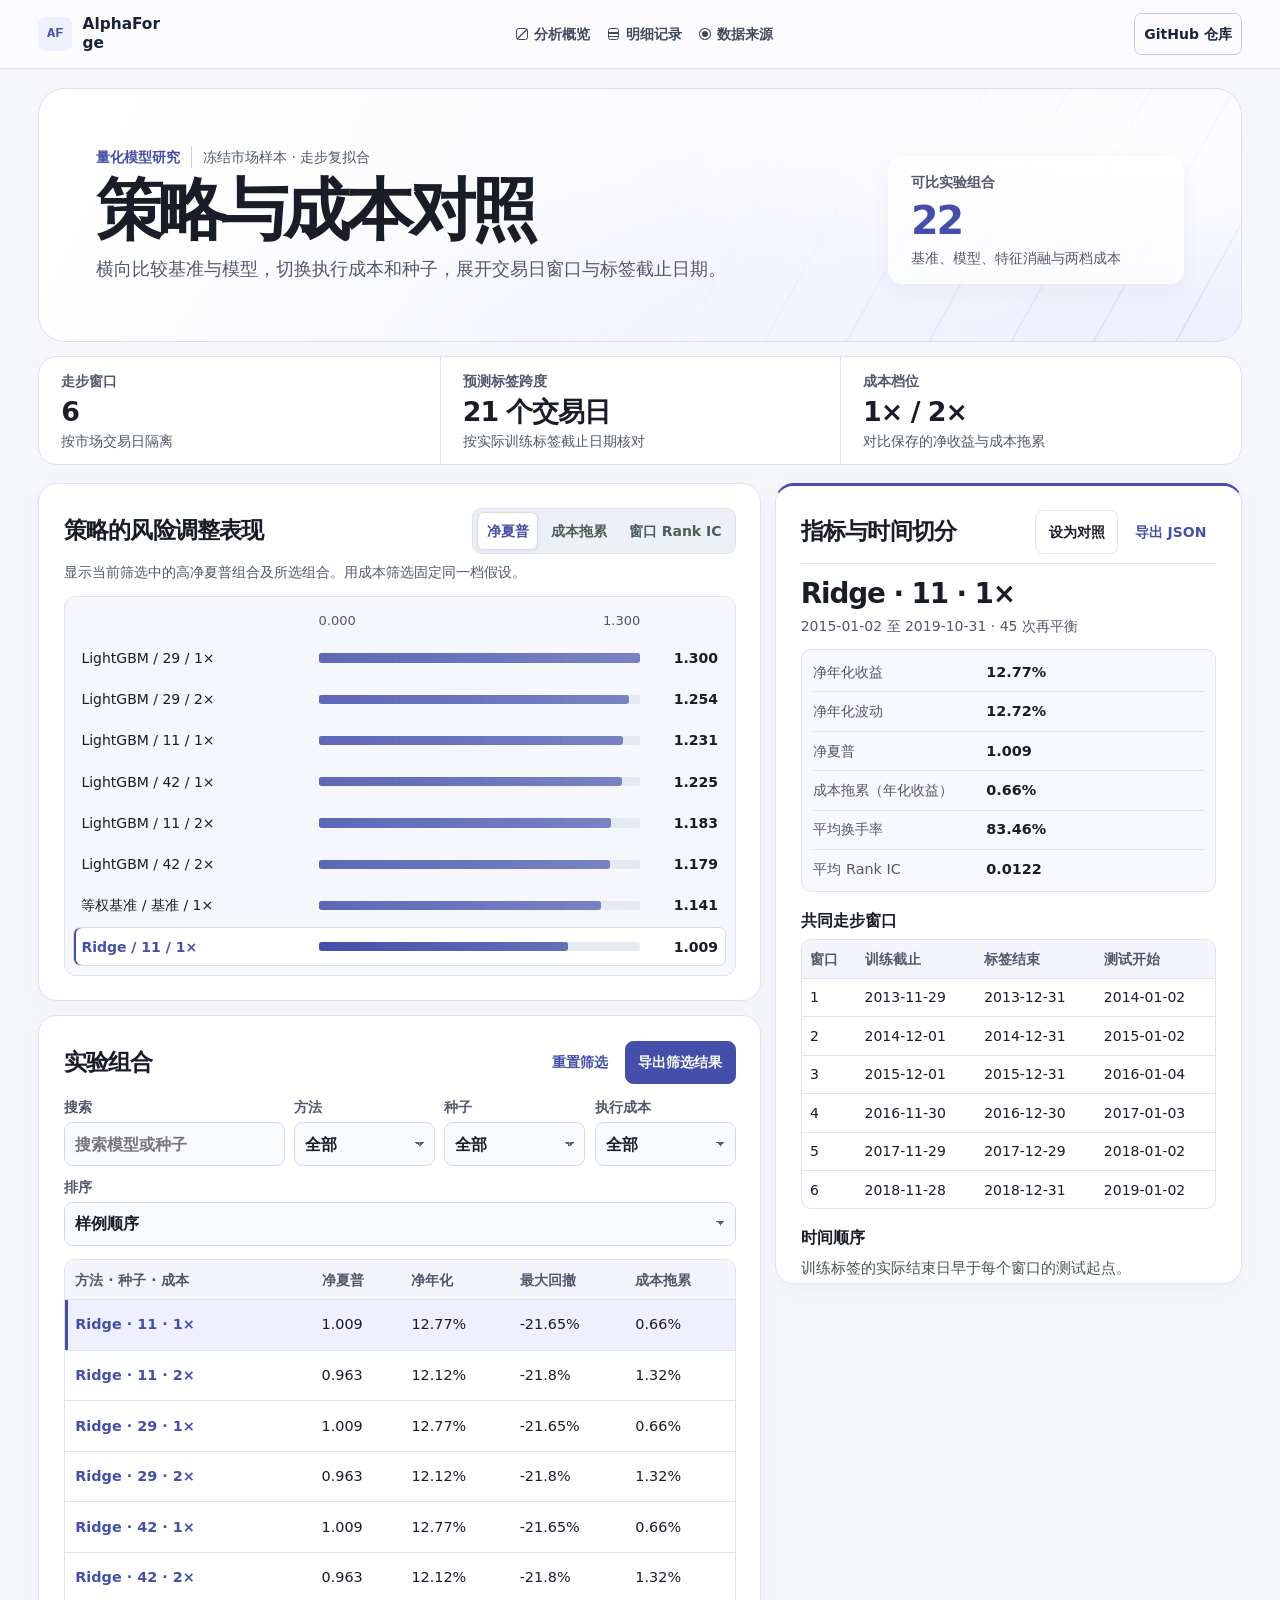
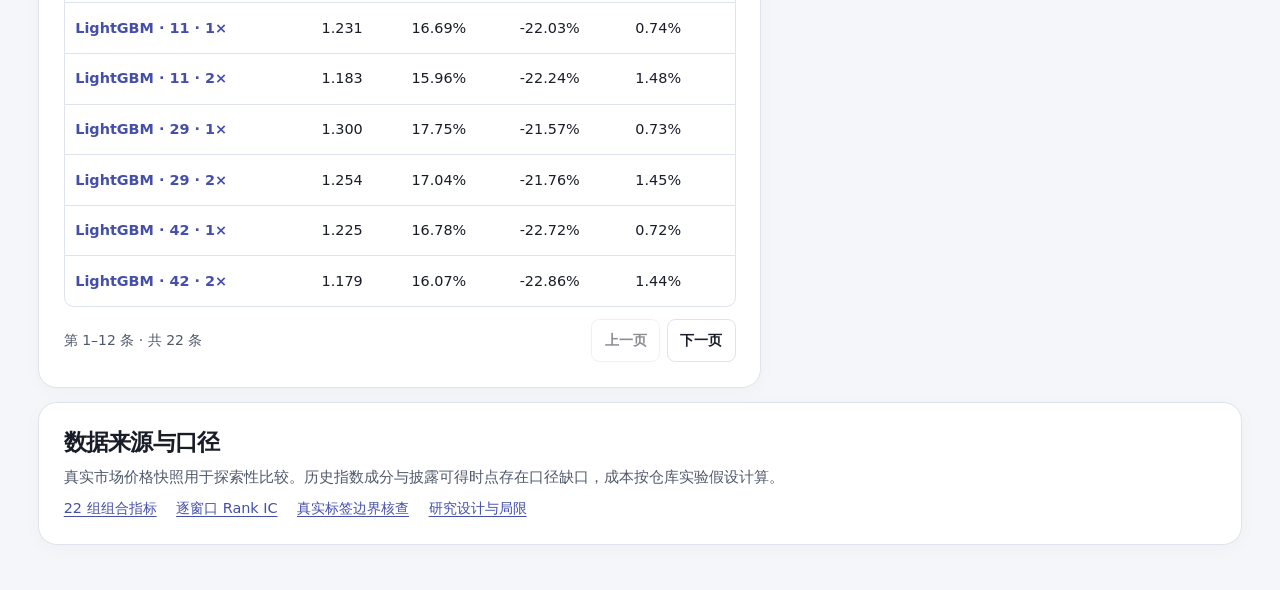
==== commit 30756eba: "Rebuild the workbench and add record comparison" ====
--- a/docs/workbench/index.html
+++ b/docs/workbench/index.html
@@ -91,9 +91,19 @@
       <section class="panel detail" id="detail" aria-labelledby="detail-heading" tabindex="-1">
         <div class="panel-heading">
           <h2 id="detail-heading"></h2>
-          <button class="text-button" id="download-record" type="button" disabled>导出 JSON</button>
+          <div class="panel-actions">
+            <button class="button" id="pin-record" type="button" disabled>设为对照</button>
+            <button class="text-button" id="download-record" type="button" disabled>导出 JSON</button>
+          </div>
         </div>
         <button class="text-button return-records" id="return-records" type="button">返回选中记录</button>
+        <section class="comparison" id="comparison" aria-labelledby="comparison-heading" hidden>
+          <div class="comparison-top">
+            <h3 id="comparison-heading">记录对照</h3>
+            <button class="text-button" id="clear-comparison" type="button">取消对照</button>
+          </div>
+          <div id="comparison-content"></div>
+        </section>
         <div id="record-detail"></div>
       </section>
     </div>
--- a/docs/workbench/workbench.css
+++ b/docs/workbench/workbench.css
@@ -1,20 +1,20 @@
 :root {
   color-scheme: light;
   font: 16px/1.58 -apple-system, BlinkMacSystemFont, "Inter", "PingFang SC", "Microsoft YaHei", system-ui, sans-serif;
-  color: #1b2421;
-  background: #f4f6f3;
-  --ink: #1b2421;
-  --muted: #505e58;
-  --line: #dce4de;
+  color: #191d28;
+  background: #f5f6f9;
+  --ink: #191d28;
+  --muted: #50596b;
+  --line: #dfe3ed;
   --surface: #fff;
-  --soft: #f3f6f3;
-  --dark: #101614;
-  --signal: #def69e;
+  --soft: #f3f5fa;
+  --dark: #182033;
+  --signal: #2149af;
   --accent: #3155b4;
   --accent-soft: #edf2ff;
   --hero-base: #152343;
   --hero-glow: #355aa6;
-  --radius: 1rem;
+  --radius: 1.18rem;
   --frame: min(100% - clamp(1.6rem, 6vw, 7.2rem), 87rem);
   --header: 4.25rem;
 }
@@ -35,8 +35,8 @@
   translate: 0 -160%;
   border-radius: .48rem;
   padding: .6rem .86rem;
-  background: var(--signal);
-  color: var(--dark);
+  background: #fff;
+  color: var(--signal);
 }
 .skip:focus { translate: none; }
 
@@ -44,9 +44,12 @@
   position: sticky;
   top: 0;
   z-index: 5;
-  border-bottom: 1px solid #e2f0e025;
-  color: #f5f9f5;
-  background: #101614;
+  border-bottom: 1px solid #c4cbd77a;
+  color: #192238;
+  background: #fdfdfe;
+}
+@supports (backdrop-filter: blur(18px)) {
+  .rail { background: #fdfdfee3; backdrop-filter: blur(18px) saturate(1.25); }
 }
 .rail-inner {
   display: grid;
@@ -78,8 +81,8 @@
   flex: 0 0 2.1rem;
   height: 2.1rem;
   border-radius: .43rem;
-  background: var(--signal);
-  color: #1e2d1d;
+  background: var(--accent-soft);
+  color: var(--accent);
   font: 750 .85rem/1 ui-monospace, Consolas, monospace;
 }
 .rail nav, .rail-bottom { display: flex; align-items: center; flex-wrap: wrap; gap: .12rem .45rem; }
@@ -92,17 +95,17 @@
   padding: .36rem .55rem;
   border: 1px solid transparent;
   border-radius: .47rem;
-  color: #cbd6ce;
+  color: #404a5e;
   white-space: nowrap;
   font-size: .875rem;
   font-weight: 640;
 }
-.rail-bottom a:last-child { border-color: #c9ddcd33; color: #f2f6f2; }
-.rail nav a:hover, .rail-bottom a:hover { color: var(--signal); background: #ffffff0b; }
+.rail-bottom a:last-child { border-color: #c3cbdb; color: #17243b; }
+.rail nav a:hover, .rail-bottom a:hover { color: var(--signal); background: #e9eef8; }
 .nav-icon { flex: 0 0 .72rem; height: .72rem; border: 1.35px solid currentColor; border-radius: .16rem; }
 .overview-icon { background: linear-gradient(135deg, transparent 44%, currentColor 48% 54%, transparent 57%); }
 .records-icon { background: linear-gradient(transparent 30%, currentColor 34% 45%, transparent 49% 66%, currentColor 70% 79%, transparent 83%); }
-.sources-icon { border-radius: 50%; box-shadow: inset 0 0 0 2px var(--dark); background: currentColor; }
+.sources-icon { border-radius: 50%; box-shadow: inset 0 0 0 2px #fff; background: currentColor; }
 
 main { width: var(--frame); margin: 1.2rem auto 0; padding-bottom: 2.8rem; }
 .hero {
@@ -113,44 +116,43 @@
   align-items: end;
   gap: .9rem clamp(1rem, 4vw, 4.2rem);
   overflow: hidden;
-  padding: clamp(1.25rem, 3.5vw, 2.75rem);
-  border: 1px solid #18251f;
-  border-radius: calc(var(--radius) + .35rem);
+  padding: clamp(1.3rem, 4.4vw, 3.55rem);
+  border: 1px solid color-mix(in srgb, var(--accent) 18%, white);
+  border-radius: calc(var(--radius) + .48rem);
   background:
-    radial-gradient(ellipse at 100% 100%, color-mix(in srgb, var(--hero-glow) 62%, transparent), transparent 62%),
-    linear-gradient(110deg, #121a17 3%, var(--hero-base) 126%);
-  color: #f6faf5;
+    radial-gradient(ellipse at 92% 104%, var(--accent-soft), transparent 65%),
+    linear-gradient(116deg, #fff 5%, color-mix(in srgb, var(--accent) 9%, white) 160%);
+  color: var(--ink);
 }
 .hero::before {
   position: absolute;
   inset: 0;
   z-index: -1;
   background:
-    linear-gradient(111deg, transparent 56%, #eef9e516 56.1%, transparent 56.36%),
-    linear-gradient(111deg, transparent 66%, #eef9e52b 66.1%, transparent 66.32%),
-    linear-gradient(111deg, transparent 76%, #eef9e521 76.12%, transparent 76.35%),
-    repeating-linear-gradient(0deg, #f2faff0b 0 1px, transparent 1px 28px);
-  mask-image: linear-gradient(90deg, transparent 22%, #000 80%);
+    radial-gradient(ellipse at 78% 24%, #fff, transparent 58%),
+    repeating-linear-gradient(119deg, transparent 0 36px, color-mix(in srgb, var(--accent) 10%, transparent) 36px 37px, transparent 38px 72px);
+  mask-image: linear-gradient(90deg, transparent 44%, #000 96%);
   content: "";
 }
-.hero-context { display: flex; flex-wrap: wrap; align-items: center; gap: .25rem .7rem; color: #dbe7e1; font-size: .875rem; }
-.hero-context p:first-child { color: var(--signal); font-weight: 740; }
-.hero-context p + p { padding-left: .7rem; border-left: 1px solid #d4e3da53; }
-.hero h1 { margin: .4rem 0 .51rem; font-size: clamp(2rem, 4.55vw, 4.25rem); line-height: 1.1; letter-spacing: -.063em; font-weight: 760; overflow-wrap: anywhere; }
-.hero-description { max-width: 40rem; color: #e1e9e5; line-height: 1.61; font-size: 1rem; }
+.hero-context { display: flex; flex-wrap: wrap; align-items: center; gap: .25rem .7rem; color: var(--muted); font-size: .875rem; }
+.hero-context p:first-child { color: var(--accent); font-weight: 740; }
+.hero-context p + p { padding-left: .7rem; border-left: 1px solid #cbd3e2; }
+.hero h1 { margin: .42rem 0 .53rem; font-size: clamp(2.05rem, 5.25vw, 4.95rem); line-height: 1.08; letter-spacing: -.066em; font-weight: 760; overflow-wrap: anywhere; }
+.hero-description { max-width: 41rem; color: var(--muted); line-height: 1.61; font-size: clamp(1rem, 1.4vw, 1.12rem); }
 .hero-stat {
   display: grid;
   gap: .27rem;
   min-width: 0;
-  padding: .88rem clamp(.85rem, 2.2vw, 1.35rem);
-  border: 1px solid #e5f2ec3b;
-  border-radius: .7rem;
-  background: #14211baf;
-}
-.hero-stat span { color: #e7f4eb; font-size: .875rem; font-weight: 640; }
-.hero-stat small { color: #d9e6de; font-size: .875rem; }
+  padding: .87rem clamp(.85rem, 2.2vw, 1.38rem);
+  border: 1px solid #fffc;
+  border-radius: .93rem;
+  background: #ffffffc4;
+  box-shadow: 0 7px 22px #2830460b;
+}
+.hero-stat span { color: var(--muted); font-size: .875rem; font-weight: 645; }
+.hero-stat small { color: var(--muted); font-size: .875rem; }
 .hero-stat strong {
-  color: #e8f8cd;
+  color: var(--accent);
   font-size: clamp(1.42rem, 3.1vw, 3.16rem);
   font-weight: 750;
   line-height: 1.14;
@@ -208,7 +210,7 @@
 .text-button { border-color: transparent; color: var(--accent); background: transparent; padding-inline: .55rem; }
 .return-records { display: none; }
 
-.views { display: flex; flex-wrap: wrap; gap: .14rem; padding: .2rem; border: 1px solid var(--line); border-radius: .57rem; background: #edf1ed; }
+.views { display: flex; flex-wrap: wrap; gap: .14rem; padding: .2rem; border: 1px solid var(--line); border-radius: .57rem; background: #edf0f6; }
 .views button {
   min-height: 2.34rem;
   padding: .25rem .56rem;
@@ -228,7 +230,7 @@
   padding: .53rem;
   border: 1px solid var(--line);
   border-radius: .7rem;
-  background: #f4f7f4;
+  background: #f5f7fc;
 }
 .chart-columns { grid-template-columns: minmax(5rem, 1fr) minmax(2.3rem, 1.42fr) minmax(4.2rem, auto); column-gap: .66rem; }
 .bar-row, .chart-scale {
@@ -254,7 +256,7 @@
   border-radius: .15rem;
   background:
     repeating-linear-gradient(90deg, #bac9bf8a 0 1px, transparent 1px 25%),
-    #e1e9e3;
+    #e4e9f3;
 }
 .bar-segment {
   position: absolute;
@@ -300,8 +302,8 @@
 }
 .graph-node[data-status="direct"] { border-color: #f4a8aa; background: #a33443; color: white; }
 .graph-node[data-status="cascade"] { border-color: #f0c483; background: #f7e0b9; color: #653916; }
-.graph-node[aria-pressed="true"] { z-index: 2; box-shadow: 0 0 0 2px #21392e, 0 0 0 4px var(--signal); }
-.graph-node:focus-visible { z-index: 3; outline-color: var(--signal); outline-offset: 6px; }
+.graph-node[aria-pressed="true"] { z-index: 2; box-shadow: 0 0 0 2px #21392e, 0 0 0 4px #def69e; }
+.graph-node:focus-visible { z-index: 3; outline-color: #def69e; outline-offset: 6px; }
 .graph-readout {
   display: grid;
   grid-template-columns: repeat(auto-fit, minmax(min(100%, 7.5rem), 1fr));
@@ -326,7 +328,7 @@
   border: 1px solid #d2ded5;
   border-radius: .53rem;
   color: var(--ink);
-  background-color: #f8faf7;
+  background-color: #f8faff;
   font-size: 1rem;
 }
 .field select {
@@ -374,6 +376,15 @@
   scrollbar-color: #b3c4ba transparent;
 }
 .detail .panel-heading { padding-bottom: .56rem; border-bottom: 1px solid var(--line); }
+.comparison { margin-top: .7rem; padding: .62rem .73rem; border: 1px solid var(--line); border-radius: .78rem; background: var(--accent-soft); }
+.comparison-top { display: flex; justify-content: space-between; align-items: center; flex-wrap: wrap; gap: .28rem; }
+.comparison-top h3 { font-size: .98rem; font-weight: 730; }
+.comparison-top .text-button { min-height: 2.3rem; }
+.reference-name { margin-bottom: .26rem; color: var(--accent); font-size: .9rem; font-weight: 700; }
+.comparison-hint { color: var(--muted); font-size: .875rem; }
+.comparison table { table-layout: fixed; margin-top: .13rem; font-size: .875rem; }
+.comparison th, .comparison td { padding: .35rem .25rem; overflow-wrap: anywhere; }
+.comparison thead th { background: transparent; }
 .record-heading { margin: .83rem 0 .25rem; font-size: clamp(1.25rem, 2.3vw, 1.74rem); font-weight: 750; line-height: 1.23; letter-spacing: -.04em; }
 .record-caption { margin-bottom: .7rem; color: var(--muted); font-size: .875rem; }
 .fact-list {
@@ -383,7 +394,7 @@
   padding: .19rem .73rem;
   border: 1px solid var(--line);
   border-radius: .63rem;
-  background: #f8faf8;
+  background: #f7f9fe;
 }
 .fact-list > div { display: grid; grid-template-columns: minmax(4.5rem, .86fr) minmax(0, 1.14fr); gap: .55rem; padding-block: .49rem; font-size: .9rem; }
 .fact-list > div + div { border-top: 1px solid var(--line); }
